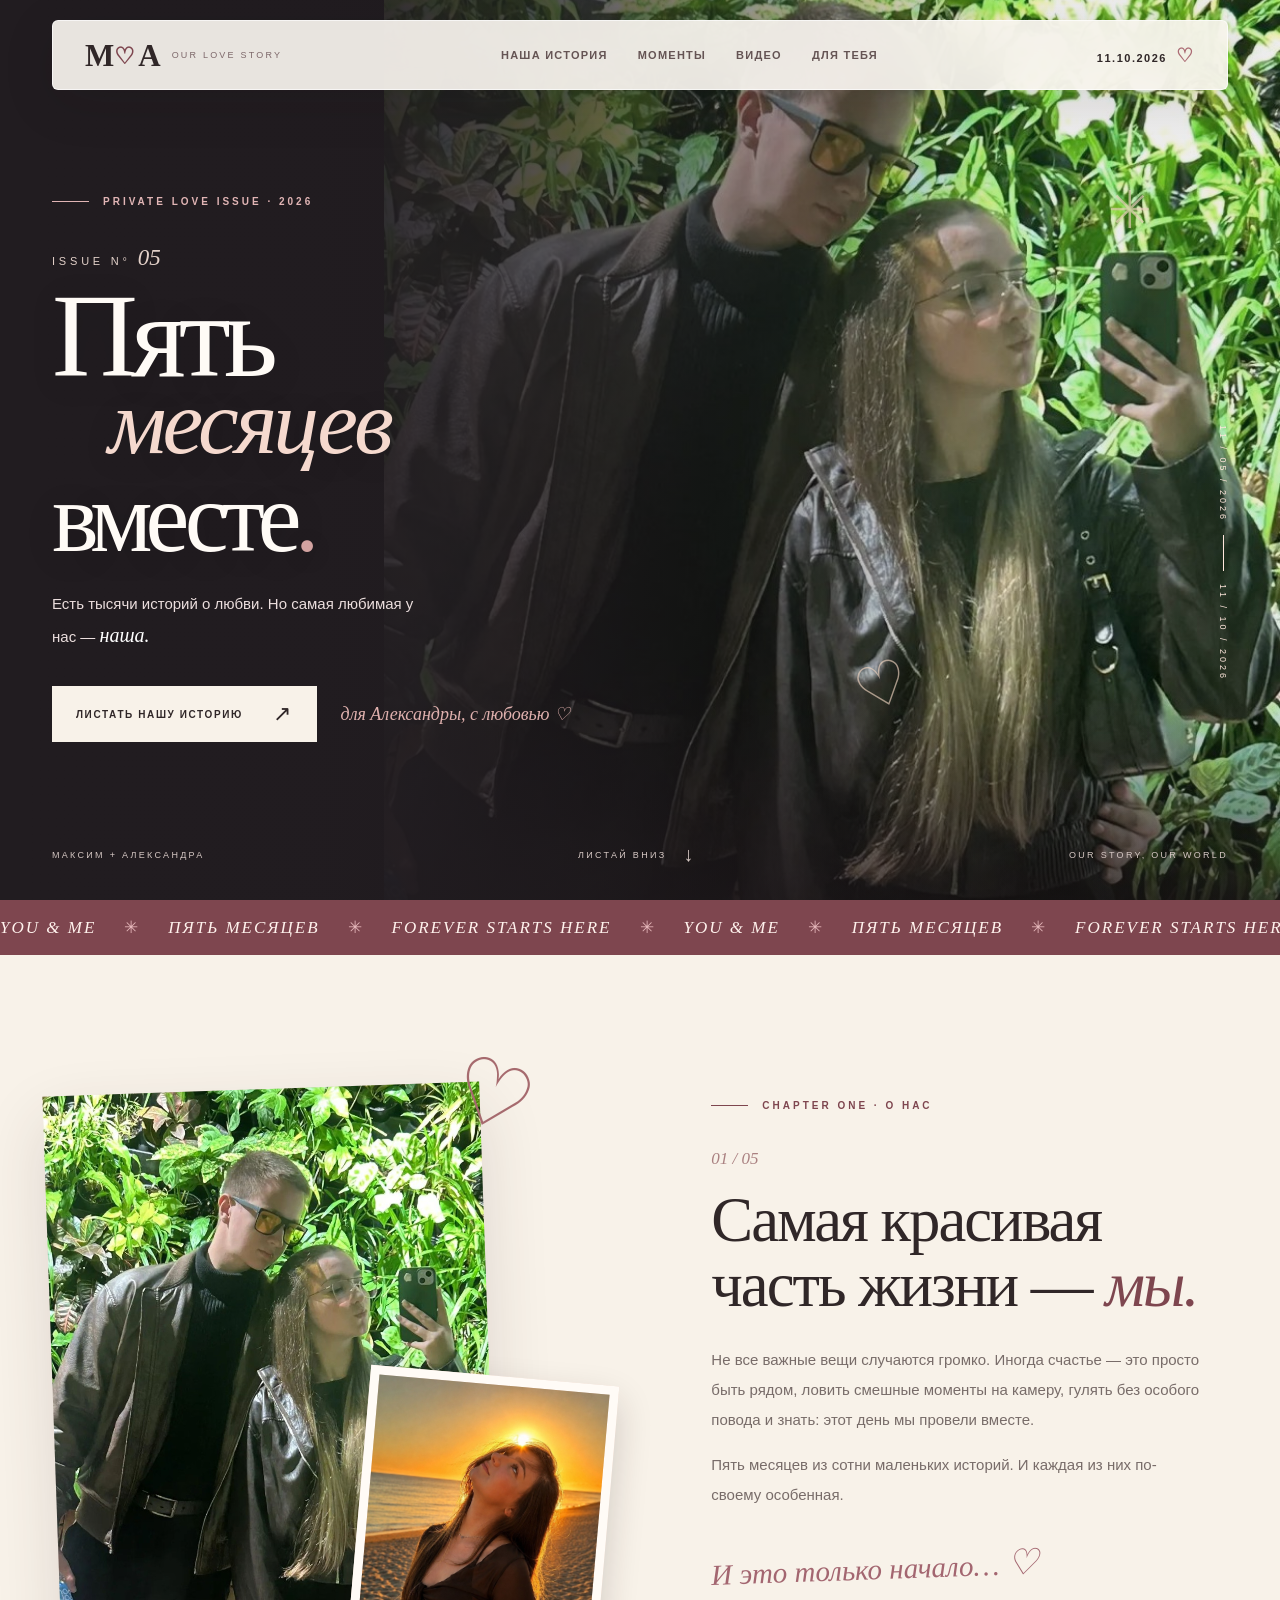
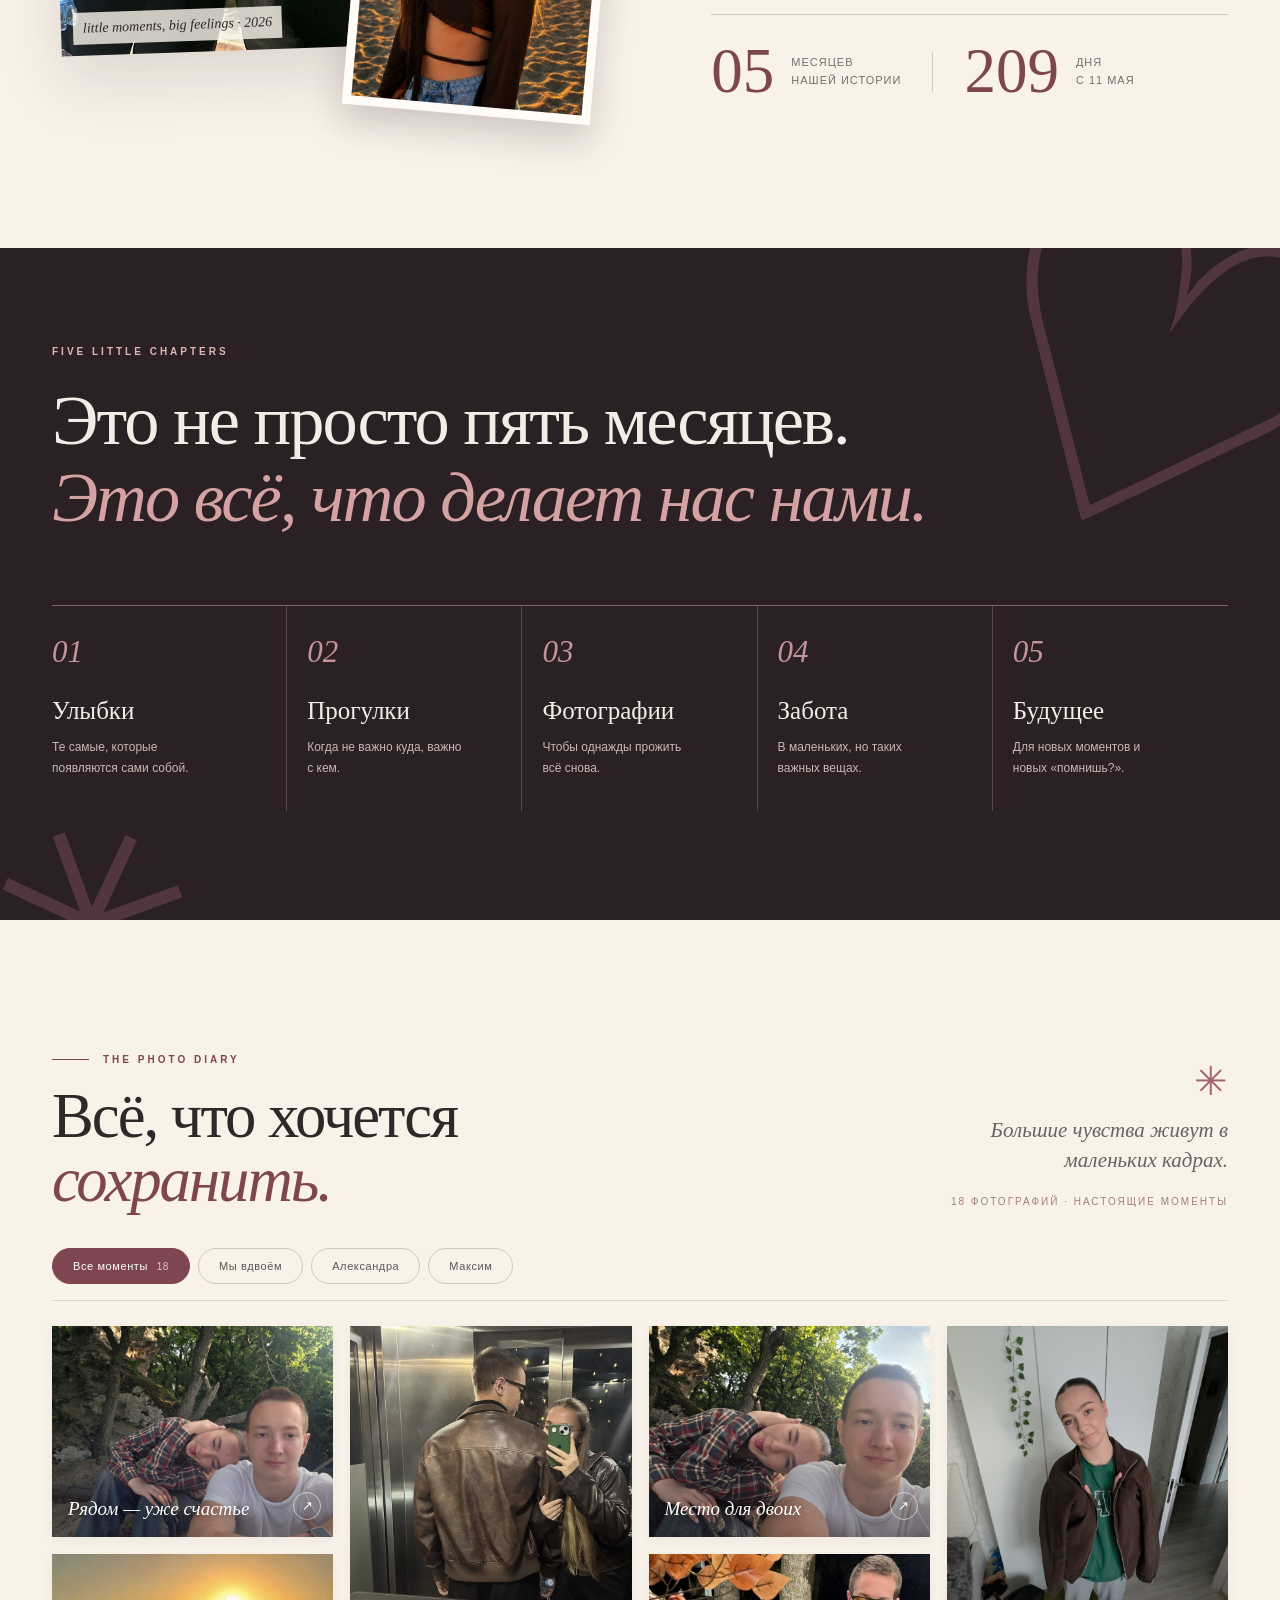
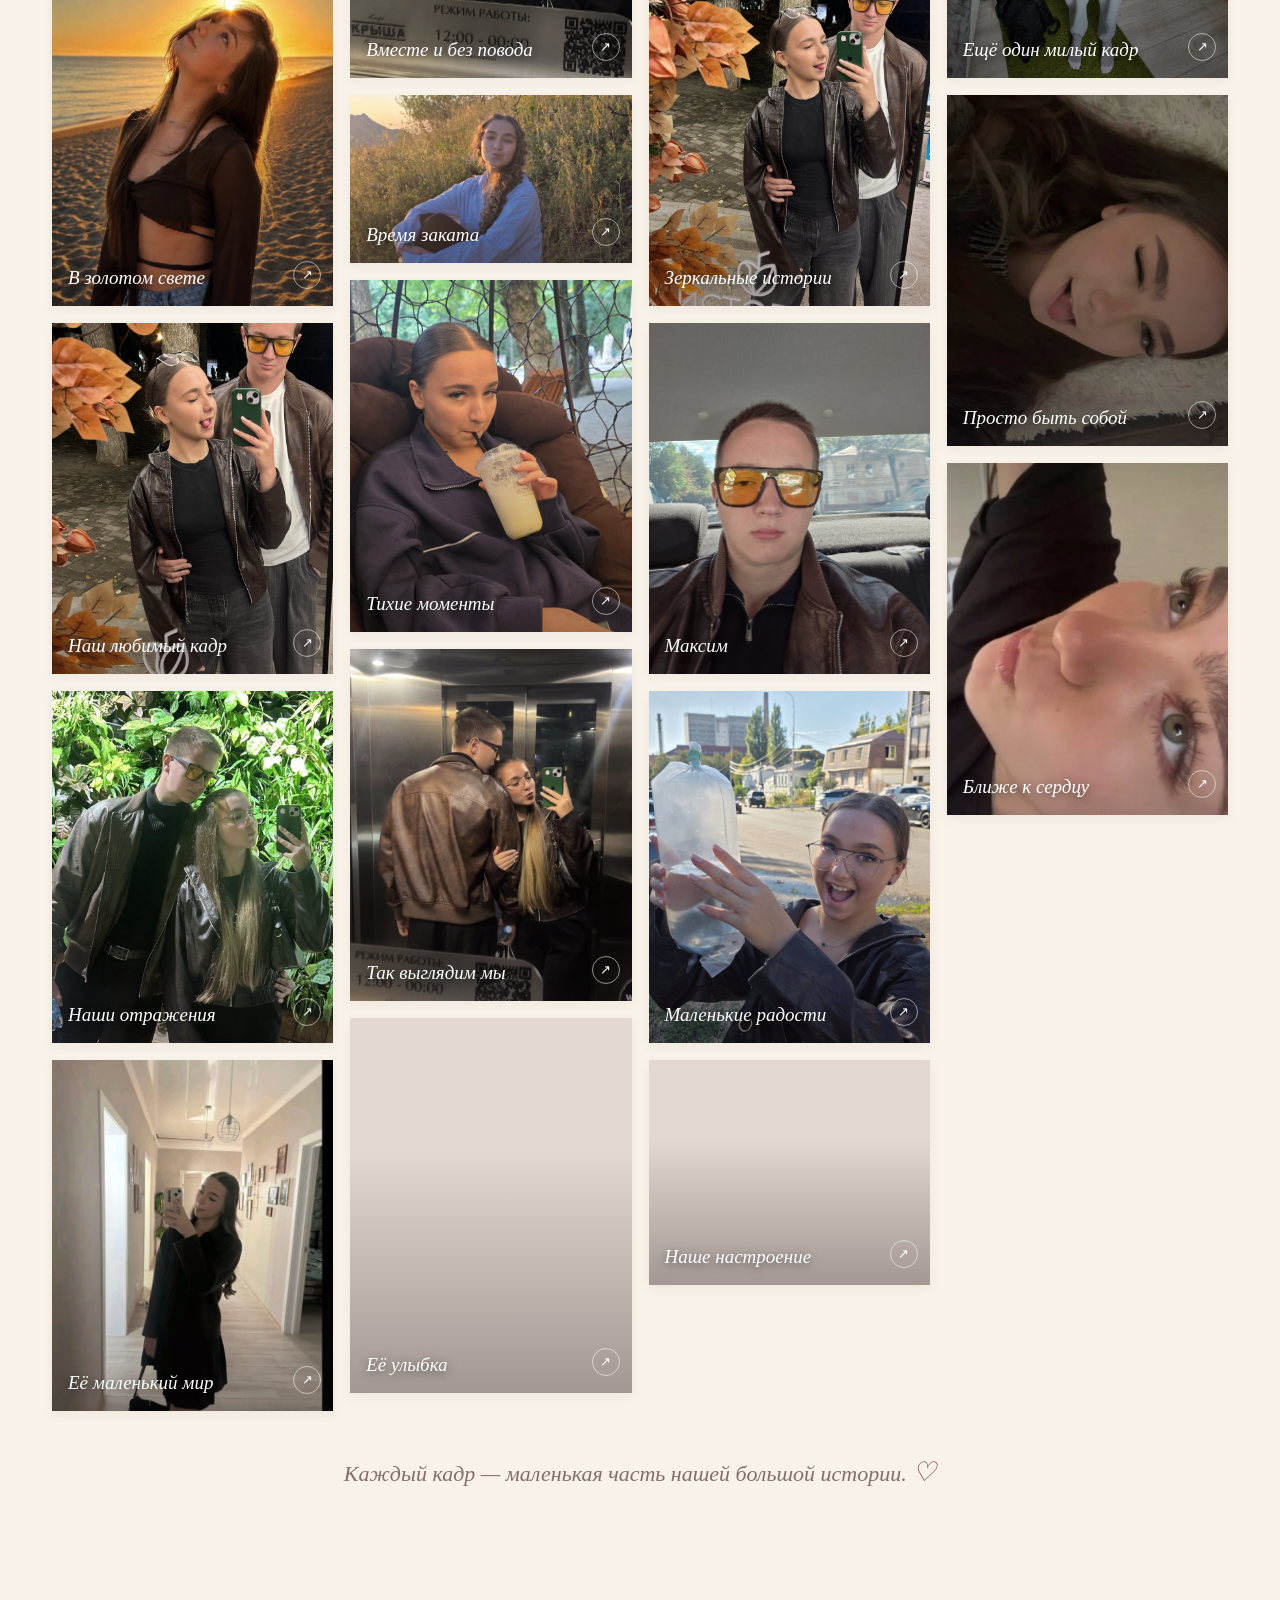
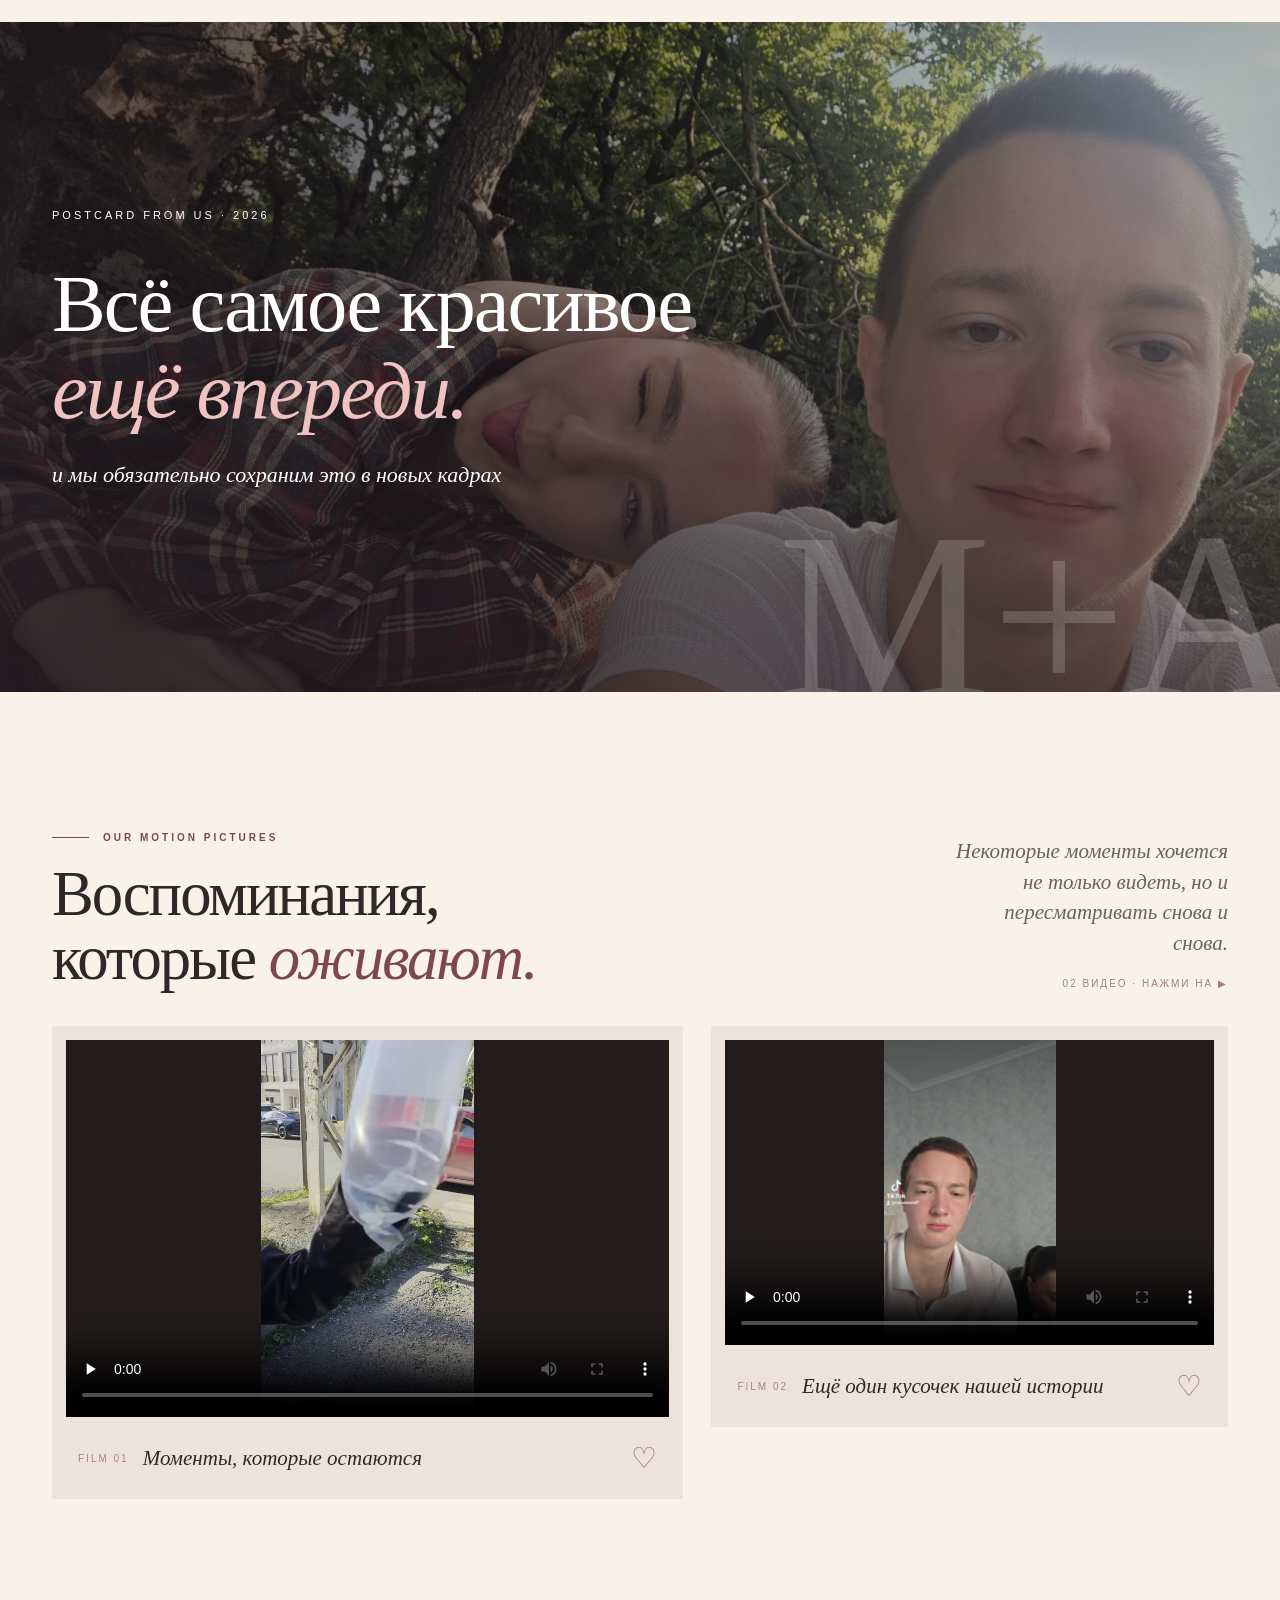
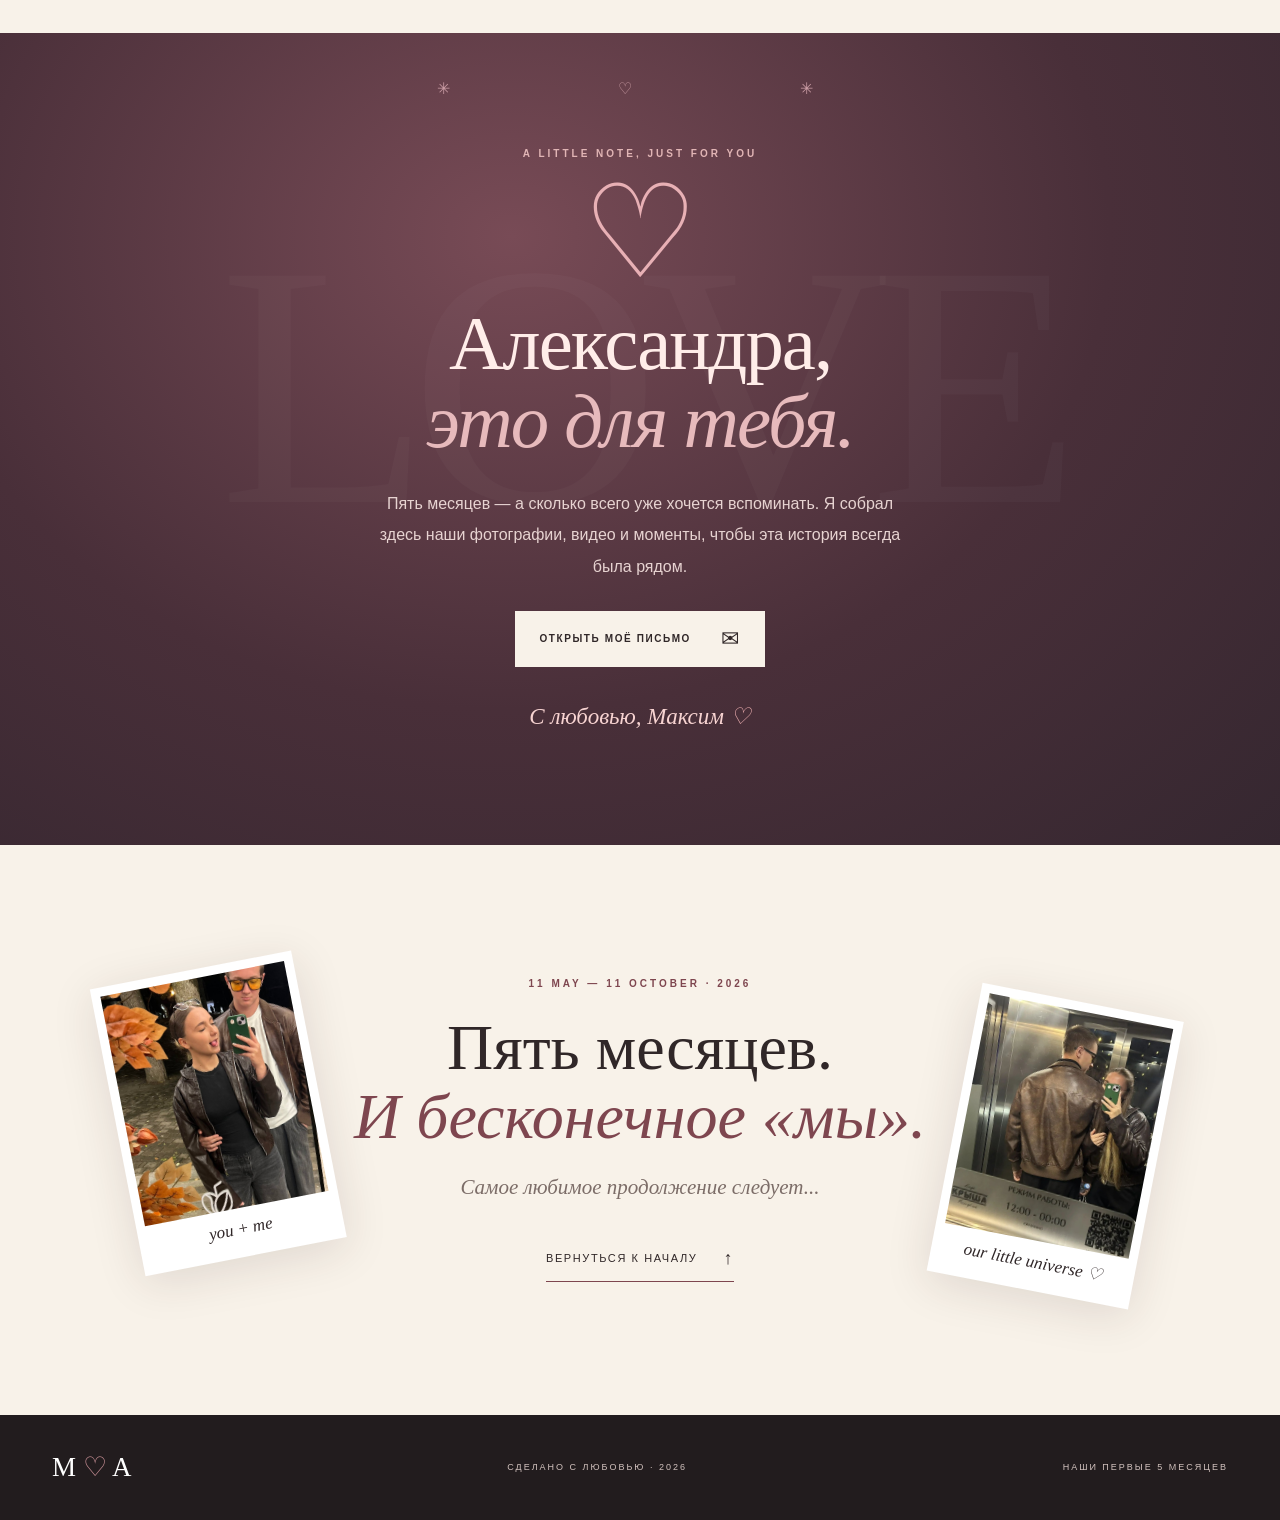
==== five-months/index.html @ fb4f7b42 "Publish five-month anniversary photo album" ====
<!doctype html>
<html lang="ru">
<head>
  <meta charset="UTF-8">
  <meta name="viewport" content="width=device-width, initial-scale=1, viewport-fit=cover">
  <meta name="theme-color" content="#211c1d">
  <meta name="robots" content="noindex, nofollow">
  <meta name="description" content="Наш маленький мир. 5 месяцев вместе — фото, видео и история Максима и Александры.">
  <title>М + А · Пять месяцев вместе</title>
  <link rel="icon" href="[data-uri]" type="image/svg+xml">
  
  <style>:root{--ink:#302728;--wine:#7e464f;--rose:#b77f85;--cream:#f8f2e9;--cream-deep:#f1e7dc;--light:#fffbf6;--night:#231d20;--muted:#807372;--serif:Georgia,'Times New Roman',serif;--sans:Arial,'Helvetica Neue',sans-serif}*{box-sizing:border-box}html{scroll-behavior:smooth}body{margin:0;background:var(--cream);color:var(--ink);font-family:var(--sans);-webkit-font-smoothing:antialiased;overflow-x:hidden}::selection{background:#dfb8b2;color:#251e1d}img,video{max-width:100%}button,a{-webkit-tap-highlight-color:transparent}button{font-family:inherit}a{color:inherit;text-decoration:none}button:focus-visible,a:focus-visible{outline:2px solid #db9291;outline-offset:4px}.wrap{width:min(1320px,calc(100% - 104px));margin-inline:auto}.scroll-progress{position:fixed;top:0;left:0;width:0;height:3px;background:#b77f85;z-index:300;pointer-events:none}.site-header{position:fixed;top:20px;left:0;right:0;z-index:100;pointer-events:none}.nav{pointer-events:auto;display:flex;align-items:center;justify-content:space-between;gap:16px;min-height:70px;padding:10px 32px;border:1px solid rgba(255,255,255,.67);border-radius:6px;background:rgba(250,246,240,.92);box-shadow:0 12px 52px #160f111e;backdrop-filter:blur(24px);-webkit-backdrop-filter:blur(24px)}.brand{display:flex;align-items:center;gap:14px;white-space:nowrap}.brand-mark{font:600 31px/1 var(--serif);letter-spacing:-3px}.brand-heart{font-size:23px;padding-inline:3px;color:var(--wine);vertical-align:2px;letter-spacing:0}.brand-sub{font-size:9px;text-transform:uppercase;letter-spacing:2.2px;color:#7e696b}.nav-links{display:flex;gap:30px;align-items:center}.nav-links a{font-size:11px;text-transform:uppercase;font-weight:700;letter-spacing:1.25px;color:#655454;transition:color .2s}.nav-links a:hover{color:var(--wine)}.nav-date{font-size:11px;letter-spacing:1.5px;font-weight:700;white-space:nowrap}.nav-date span{color:#ab6b74;font-size:19px;margin-left:5px}.menu-toggle{display:none;background:none;border:0;width:38px;height:38px;align-items:center;justify-content:center;flex-direction:column;gap:6px;cursor:pointer}.menu-toggle span{display:block;width:21px;height:1.5px;background:var(--ink);transition:.3s}.hero{position:relative;isolation:isolate;min-height:min(900px,100svh);background:#1b181b;color:var(--light);display:flex;flex-direction:column;justify-content:center;overflow:hidden}.hero-photo{position:absolute;inset:0 0 0 auto;width:70%;height:100%;object-fit:cover;object-position:50% 50%;z-index:-3;filter:contrast(1.02) saturate(.84)}.hero-wash{position:absolute;inset:0;z-index:-2;background:linear-gradient(90deg,#211c20 1%,rgba(33,28,32,.98) 25%,rgba(33,28,32,.75) 44%,rgba(33,28,32,.08) 78%),linear-gradient(0deg,rgba(24,18,20,.74),transparent 23%)}.hero-content{position:relative;display:flex;align-items:center;min-height:730px;padding-block:158px 120px}.hero-copy{max-width:760px;position:relative}.eyebrow{font-size:10px;font-weight:700;letter-spacing:3px;color:var(--wine);display:flex;align-items:center;gap:14px}.eyebrow-light{color:#e1b5b5}.eyebrow-line{display:inline-block;width:37px;height:1px;background:currentColor}.issue-number{margin:38px 0 17px;font-size:11px;letter-spacing:3.8px;color:#e3d1c9}.issue-number b{font:italic 23px var(--serif);letter-spacing:0}.hero h1{font:400 clamp(70px,9.3vw,156px)/.82 var(--serif);letter-spacing:-7px;margin:0 0 32px;text-shadow:0 5px 35px #0002}.hero h1 em{font-weight:400;display:block;font-size:.77em;letter-spacing:-4px;margin-left:56px;color:#f5d9ce}.hero h1>span{display:block;font-size:.83em;margin-top:16px}.headline-dot{color:#d3a3a1}.hero-description{max-width:375px;font-size:15px;line-height:1.85;font-weight:300;color:#ebdedd;margin-bottom:32px}.hero-description span{font-family:var(--serif);font-style:italic;font-size:20px;color:#fff}.hero-actions{display:flex;gap:24px;align-items:center;flex-wrap:wrap}.button{display:inline-flex;align-items:center;justify-content:space-between;gap:30px;padding:18px 23px;min-height:56px;border:1px solid transparent;font-size:10px;letter-spacing:1.6px;font-weight:700;text-transform:uppercase;cursor:pointer;transition:transform .25s,background .25s,color .25s}.button:hover{transform:translateY(-3px)}.button span{font-size:22px;font-weight:300;line-height:0}.button-ivory{background:var(--cream);color:var(--ink)}.button-ivory:hover{background:#fff}.hero-whisper{font:italic 18px var(--serif);color:#e0b1ae}.hero-side-note{position:absolute;right:0;top:47%;writing-mode:vertical-rl;display:flex;align-items:center;gap:13px;color:#ffe7dc;font-size:9px;letter-spacing:3px}.hero-side-note i{height:36px;width:1px;background:#ffe7dc}.hero-orbit{position:absolute;z-index:1;pointer-events:none;color:#eed3bf;opacity:.65}.orbit-one{right:10%;top:20%;font-size:52px;animation:float 6s ease-in-out infinite}.orbit-two{right:29%;bottom:20%;font-size:60px;transform:rotate(-20deg);animation:float 7s ease-in-out infinite reverse}.hero-bottom{display:flex;position:absolute;bottom:34px;left:0;right:0;justify-content:space-between;align-items:center;color:#d6c8c4;font-size:9px;letter-spacing:2.3px;z-index:2}.hero-scroll span{font-size:20px;vertical-align:-3px;padding-left:12px}.marquee{overflow:hidden;background:var(--wine);color:#fff2ed;padding:17px 0;white-space:nowrap}.marquee-track{width:max-content;display:flex;gap:28px;align-items:center;font:italic 17px var(--serif);letter-spacing:2px;animation:marquee 30s linear infinite}.marquee-track span{font:17px var(--sans);color:#e6b8bb}.section{padding-block:134px}.story{display:grid;grid-template-columns:1.03fr .97fr;gap:clamp(65px,8vw,148px);align-items:center}.story-photo-group{position:relative;min-height:625px}.story-photo-main{width:79%;height:560px;margin:0;position:relative;background:#e3d4ce;transform:rotate(-2deg);box-shadow:0 25px 65px #41282724}.story-photo-main img{width:100%;height:100%;object-fit:cover;object-position:center}.story-photo-main figcaption{position:absolute;left:12px;bottom:11px;background:#fff9efc9;padding:8px 10px;font:italic 14px var(--serif)}.story-photo-inset{position:absolute;right:0;bottom:-1px;width:45%;height:340px;margin:0;background:#ebd2c3;transform:rotate(5deg);border:9px solid #fffbf6;box-shadow:0 16px 36px #27171c32}.story-photo-inset img{width:100%;height:100%;object-fit:cover;object-position:center}.story-sketch{position:absolute;right:13%;top:-46px;font:90px var(--serif);color:#a66a6e;transform:rotate(20deg)}.story-text{padding-left:4px}.story-index{font:italic 17px var(--serif);color:#aa8181;display:block;margin-top:38px}.story h2,.section-top h2{font:400 clamp(42px,4.9vw,78px)/1.03 var(--serif);letter-spacing:-2px;margin:19px 0 28px}.story h2 em,.section-top h2 em,.manifesto h2 em,.feature-content h2 em,.letter-inner h2 em,.final-center h2 em{font-weight:400;color:var(--wine)}.story-text>p{font-size:15px;line-height:2;color:#786c69;max-width:495px}.handwriting{font:italic 29px var(--serif);color:#a36670;margin:33px 0 29px;transform:rotate(-2deg)}.handwriting span{font-size:36px}.story-stat{border-top:1px solid #d8c8bf;padding-top:25px;display:flex;align-items:center;gap:17px}.story-stat strong{font:400 63px/1 var(--serif);color:var(--wine)}.story-stat>span{font-size:11px;line-height:1.6;letter-spacing:1px;text-transform:uppercase;color:#786e6d}.story-stat-line{height:40px;width:1px!important;background:#d8c8bf;margin-inline:14px}.manifesto{background:#2b2023;color:#f5ece8;position:relative;overflow:hidden}.manifesto:before,.manifesto:after{content:'♡';position:absolute;font:400 460px var(--serif);color:#51373d;top:-140px;right:-75px;transform:rotate(25deg);pointer-events:none}.manifesto:after{content:'✳';font-size:260px;top:auto;bottom:-160px;left:-20px;right:auto}.manifesto-inner{position:relative;z-index:1;padding-block:98px 109px}.manifesto h2{font:400 clamp(40px,5.5vw,77px)/1.1 var(--serif);letter-spacing:-2px;margin:25px 0 68px}.manifesto h2 em{color:#d5a2a3}.chapter-grid{display:grid;grid-template-columns:repeat(5,1fr);gap:0;border-top:1px solid #7b6366}.chapter{padding:28px 20px 0;border-right:1px solid #5b464a;min-height:205px}.chapter:first-child{padding-left:0}.chapter:last-child{border-right:0}.chapter-number{font:italic 31px var(--serif);color:#c4949c}.chapter h3{font:400 25px var(--serif);margin:27px 0 10px}.chapter p{font-size:12px;line-height:1.8;color:#c8b7b5;max-width:155px}.section-top{display:flex;align-items:end;justify-content:space-between;gap:50px;margin-bottom:35px}.section-top h2{margin-bottom:0}.section-aside{max-width:280px;text-align:right;align-self:center}.section-aside p{font:italic 21px/1.45 var(--serif);color:#6c6060;margin:10px 0 15px}.photo-total{font-size:10px;letter-spacing:2px;text-transform:uppercase;color:#a18080}.gallery-sparkle{font:40px var(--serif);color:#a2646b}.gallery-tabs{display:flex;gap:8px;flex-wrap:wrap;margin-bottom:25px;padding-bottom:16px;border-bottom:1px solid #dfd3cc}.gallery-tab{border:1px solid #d7c6c0;border-radius:50px;background:transparent;padding:11px 20px;font-size:11px;letter-spacing:.6px;color:#645454;cursor:pointer;transition:.2s}.gallery-tab:hover{border-color:var(--wine)}.gallery-tab.active{background:var(--wine);color:white;border-color:var(--wine)}.gallery-tab span{font-size:10px;opacity:.7;margin-left:5px}.gallery-grid{columns:4 230px;column-gap:17px;min-height:300px}.photo-card{position:relative;display:block;width:100%;border:0;background:#e4d9d0;padding:0;margin:0 0 17px;break-inside:avoid;overflow:hidden;cursor:zoom-in;box-shadow:0 4px 10px #6a4d4d10}.photo-card img{display:block;width:100%;height:auto;aspect-ratio:var(--aspect,4/5);object-fit:cover;object-position:var(--position,center);filter:saturate(.84);transition:transform .65s cubic-bezier(.2,.7,.2,1),filter .45s}.photo-card:hover img{transform:scale(1.055);filter:saturate(1.03)}.photo-card:after{content:'';position:absolute;inset:35% 0 0;background:linear-gradient(transparent,#160d1388);opacity:.6;transition:opacity .3s}.photo-card:hover:after{opacity:1}.photo-card-meta{position:absolute;z-index:1;bottom:17px;left:16px;right:12px;display:flex;align-items:end;justify-content:space-between;gap:10px;color:#fff;text-align:left}.photo-card-meta strong{font:italic 19px var(--serif);font-weight:400;text-shadow:0 2px 10px #0008}.photo-card-meta span{font:13px var(--serif);border:1px solid #fff8;border-radius:50%;height:28px;width:28px;display:grid;place-items:center;flex:none}.photo-card[hidden]{display:none}.gallery-footnote{font:italic 22px var(--serif);text-align:center;color:#836e6c;margin:45px 0 0}.gallery-footnote span{color:var(--wine);font-size:27px}.feature-photo{min-height:670px;position:relative;display:flex;align-items:center;color:#fff;overflow:hidden;background:#292125}.feature-photo>img{position:absolute;inset:0;width:100%;height:100%;object-fit:cover;object-position:center 44%;filter:brightness(.73) saturate(.75)}.feature-overlay{position:absolute;inset:0;background:linear-gradient(90deg,#231c21b3,#231c2100 86%),linear-gradient(0deg,#2b1c1e88,transparent 65%)}.feature-content{position:relative;z-index:2;padding-block:100px}.feature-content>span{font-size:11px;letter-spacing:3px}.feature-content h2{font:400 clamp(50px,6.3vw,94px)/1.08 var(--serif);max-width:850px;margin:37px 0 28px;letter-spacing:-2px}.feature-content h2 em{color:#f0c2c1}.feature-content p{font:italic 22px var(--serif)}.feature-watermark{position:absolute;bottom:-62px;right:-20px;font:400 240px var(--serif);opacity:.17;color:#fff;z-index:1;pointer-events:none}.video-grid{display:grid;grid-template-columns:1.1fr .9fr;gap:28px;align-items:start}.video-card{background:#ede3da;padding:14px 14px 17px}.video-frame{overflow:hidden;background:#221c1c;display:flex;align-items:center;justify-content:center}.video-frame video{width:100%;height:100%;display:block;object-fit:contain}.video-frame-wide{aspect-ratio:16/10}.video-frame-portrait{aspect-ratio:16/10}.video-frame-portrait video{width:100%;object-fit:contain}.video-meta{display:flex;align-items:center;gap:14px;padding:24px 12px 7px}.video-meta>span:first-child{font-size:10px;letter-spacing:2px;color:#ae8181;white-space:nowrap}.video-meta h3{font:italic 21px var(--serif);font-weight:400;margin:0;flex:1}.video-meta>span:last-child{font:29px var(--serif);color:#a56d75}.letter-section{padding:115px 0;background:radial-gradient(ellipse at 40% 25%,#784b56 0%,#492f39 55%,#352730 100%);color:#ffede9;position:relative;overflow:hidden;text-align:center}.letter-section:before{content:'LOVE';position:absolute;left:50%;top:19%;transform:translateX(-50%);font:clamp(120px,27vw,360px) var(--serif);letter-spacing:-20px;color:#f7e1e006;white-space:nowrap;pointer-events:none}.letter-stars{position:absolute;top:46px;left:0;right:0;color:#ca9ca4;letter-spacing:30px}.letter-inner{position:relative;z-index:1;max-width:680px}.letter-inner>.eyebrow{justify-content:center}.letter-giant{display:block;font:130px/.9 var(--serif);color:#e8b0b5;margin:16px 0 13px}.letter-inner h2{font:400 clamp(50px,6vw,86px)/1.01 var(--serif);letter-spacing:-2px;margin:0}.letter-inner h2 em{color:#e7babc}.letter-inner>p{font:16px/1.95 var(--sans);color:#e7d3d1;max-width:530px;margin:28px auto 29px}.letter-button{margin:auto}.letter-signature{font:italic 23px var(--serif);margin-top:36px;color:#f7d3d1}.letter-signature span{color:#e9abad}.final-section{min-height:570px;display:flex;align-items:center;justify-content:center;gap:30px;position:relative;padding-block:95px}.final-center{text-align:center;max-width:620px;z-index:2}.final-center .eyebrow{justify-content:center}.final-center h2{font:400 clamp(45px,5vw,73px)/1.08 var(--serif);margin:24px 0}.final-center p{font:italic 21px var(--serif);color:#7c6d68}.to-top{display:inline-flex;align-items:center;gap:26px;margin-top:27px;padding-bottom:12px;border-bottom:1px solid var(--wine);font-size:11px;text-transform:uppercase;letter-spacing:1.6px}.to-top span{font-size:18px}.final-polaroid{width:205px;padding:9px 9px 18px;background:white;box-shadow:0 9px 45px #34212120;flex:none}.final-polaroid img{aspect-ratio:4/5;width:100%;object-fit:cover;display:block}.final-polaroid span{font:italic 17px var(--serif);display:block;text-align:center;margin-top:11px}.polaroid-left{transform:rotate(-11deg) translateY(-17px)}.polaroid-right{transform:rotate(11deg) translateY(17px)}.footer{background:#221c1e;color:#d2c2be}.footer-inner{min-height:105px;display:flex;justify-content:space-between;align-items:center;gap:30px}.footer-brand{font:27px var(--serif);color:white}.footer-brand span{color:#c68e94}.footer-inner>span{font-size:9px;letter-spacing:2px}.lightbox{position:fixed;inset:0;background:rgba(23,19,21,.96);z-index:210;display:none;align-items:center;justify-content:center;color:white;padding:40px 90px}.lightbox.active{display:flex}.lightbox-body{display:flex;flex-direction:column;align-items:center;gap:18px;max-width:100%;max-height:100%;min-height:0}.lightbox-body img{display:block;max-width:100%;max-height:calc(100dvh - 150px);object-fit:contain;box-shadow:0 18px 50px #0008}.lightbox-caption{display:flex;justify-content:space-between;align-items:center;width:100%;font:italic 18px var(--serif);color:#ecdddd;gap:20px}.lightbox-caption>span:last-child{font:10px var(--sans);letter-spacing:2px;color:#c2a7a7;white-space:nowrap}.lightbox-close,.lightbox-arrow{position:absolute;display:grid;place-items:center;background:transparent;color:white;border:0;cursor:pointer}.lightbox-close{top:21px;right:24px;font-size:38px;width:42px;height:42px}.lightbox-arrow{top:50%;transform:translateY(-50%);font-size:56px;width:66px;height:90px}.lightbox-prev{left:8px}.lightbox-next{right:8px}.letter-dialog{max-width:min(640px,calc(100vw - 28px));max-height:calc(100dvh - 38px);width:100%;border:none;border-radius:2px;padding:0;overflow:auto;background:#fffaf4;box-shadow:0 25px 80px #0007;color:#3c3030}.letter-dialog::backdrop{background:#170e13dc;backdrop-filter:blur(6px)}.dialog-close{position:absolute;top:13px;right:17px;border:0;background:transparent;font:35px var(--sans);cursor:pointer;color:#8e6c72;z-index:2}.letter-paper{padding:50px clamp(25px,5vw,70px) 52px;border:1px solid #e8d5d0;margin:13px;text-align:left}.paper-overline{font-size:9px;letter-spacing:2.5px;color:#9d6f73}.paper-heart{font:64px/.8 var(--serif);color:#ab757c;margin-top:35px}.letter-paper h2{font:italic 50px var(--serif);font-weight:400;margin:12px 0 25px;color:#7e464f}.letter-paper p{font:16px/1.8 var(--serif);color:#4b3e3e;margin:13px 0}.letter-paper .paper-signature{margin:30px 0;font:italic 25px/1.5 var(--serif);color:var(--wine)}.paper-date{border-top:1px solid #e5d2cb;padding-top:19px;display:block;font-size:10px;letter-spacing:2px;color:#8e7070}.reveal{opacity:0;transform:translateY(26px);transition:opacity .85s ease,transform .85s ease}.reveal.visible{opacity:1;transform:translateY(0)}@keyframes marquee{to{transform:translateX(-50%)}}@keyframes float{50%{transform:translateY(-20px) rotate(13deg)}}@media(max-width:1100px){.wrap{width:min(1320px,calc(100% - 65px))}.nav-links{gap:15px}.nav-links a{font-size:10px}.brand-sub{display:none}.story{gap:60px}.chapter{padding-right:12px}.chapter h3{font-size:22px}.final-polaroid{width:160px}.hero h1{font-size:clamp(75px,10vw,125px)}}@media(max-width:770px){.wrap{width:calc(100% - 38px)}.site-header{top:12px}.nav{min-height:60px;padding:10px 16px}.nav-date{display:none}.menu-toggle{display:flex}.nav-links{display:none;position:absolute;top:calc(100% + 7px);left:0;right:0;background:#fbf7f1;border:1px solid #e0d5d0;padding:19px 20px;flex-direction:column;align-items:stretch;box-shadow:0 19px 40px #180e1530;gap:0}.nav-links.open{display:flex}.nav-links a{padding:13px 10px;font-size:12px;border-bottom:1px solid #eaded7}.nav-links a:last-child{border-bottom:0}.hero{min-height:780px;min-height:100svh;justify-content:end}.hero-photo{width:100%;height:100%;object-position:53% 35%;filter:brightness(.88) saturate(.84)}.hero-wash{background:linear-gradient(0deg,#20191ef9 0%,#241d21e8 22%,#241d219b 42%,#241d2112 75%)}.hero-content{min-height:auto;align-items:end;padding-top:180px;padding-bottom:105px}.hero-copy{max-width:100%}.issue-number{margin:18px 0 15px}.hero h1{font-size:clamp(61px,13vw,106px);letter-spacing:-4px;margin-bottom:22px}.hero h1 em{letter-spacing:-2px;margin-left:23px}.hero-description{font-size:13px;line-height:1.7;max-width:340px}.hero-whisper{font-size:15px}.hero-side-note{display:none}.hero-orbit.orbit-one{font-size:30px;top:18%;right:13%}.hero-orbit.orbit-two{display:none}.hero-bottom{bottom:19px;font-size:8px}.hero-bottom>span:last-child{display:none}.marquee{padding:13px 0}.marquee-track{font-size:13px}.section{padding-block:78px}.story{grid-template-columns:1fr;gap:56px}.story-photo-group{min-height:450px}.story-photo-main{height:430px;width:76%}.story-photo-inset{height:250px;width:45%}.story-sketch{top:-30px;font-size:65px}.story h2,.section-top h2{font-size:clamp(41px,8.1vw,66px)}.story-text{padding:0}.story-index{margin-top:23px}.story-text>p{font-size:14px}.manifesto-inner{padding-block:75px}.manifesto h2{font-size:clamp(37px,6vw,60px);margin-bottom:40px}.chapter-grid{grid-template-columns:repeat(2,1fr)}.chapter{padding:20px 17px;min-height:160px;border-bottom:1px solid #5b464a}.chapter:first-child{padding-left:17px}.chapter:nth-child(2n){border-right:0}.chapter:last-child{border-bottom:0}.chapter h3{margin:15px 0 7px}.chapter p{margin:0}.section-top{display:block}.section-aside{text-align:left;max-width:100%;margin-top:22px}.section-aside p{font-size:18px}.gallery-grid{columns:2 140px;column-gap:10px}.photo-card{margin-bottom:10px}.photo-card-meta{left:9px;bottom:10px;right:8px}.photo-card-meta strong{font-size:14px}.photo-card-meta span{height:23px;width:23px;font-size:12px}.gallery-tab{padding:9px 14px}.feature-photo{min-height:580px}.feature-content h2{font-size:clamp(46px,8vw,70px)}.feature-watermark{font-size:130px;bottom:-25px}.video-grid{grid-template-columns:1fr;gap:16px}.video-card{padding:10px}.video-frame-wide,.video-frame-portrait{aspect-ratio:16/10}.video-meta h3{font-size:19px}.letter-section{padding-block:85px}.letter-inner h2{font-size:clamp(43px,8vw,75px)}.letter-inner>p{font-size:14px}.final-section{min-height:680px;flex-wrap:wrap;align-content:center;gap:10px;padding:90px 0}.final-center{order:0;width:100%;margin-bottom:25px}.final-polaroid{width:min(38%,170px)}.polaroid-left{order:1;transform:rotate(-9deg)}.polaroid-right{order:2;transform:rotate(8deg)}.footer-inner{min-height:95px;gap:10px}.footer-inner span{font-size:8px}.footer-inner>span:last-child{display:none}.lightbox{padding:65px 8px}.lightbox-body img{max-height:calc(100dvh - 160px)}.lightbox-arrow{font-size:43px;top:auto;bottom:3px;transform:none;width:54px;height:50px}.lightbox-prev{left:5px}.lightbox-next{right:5px}.lightbox-caption{justify-content:center}.lightbox-caption>span:last-child{display:none}}@media(max-width:400px){.hero h1{font-size:59px}.hero-actions{gap:11px}.hero-whisper{font-size:14px}.hero-bottom{letter-spacing:1px}.story-photo-main{height:340px}.story-photo-inset{height:205px}.story-photo-group{min-height:365px}.story-stat strong{font-size:46px}.story-stat>span{font-size:9px}.story-stat-line{margin-inline:1px}.letter-paper{padding:38px 19px}.letter-paper h2{font-size:39px}}@media(prefers-reduced-motion:reduce){html{scroll-behavior:auto}.marquee-track,.hero-orbit{animation:none!important}.reveal{transition:none;opacity:1;transform:none}.photo-card img,.button{transition:none}}

/* Показываем оба лица на первом экране телефона — вертикальный оригинальный кадр. */
.hero-picture{position:absolute;inset:0 0 0 auto;width:70%;height:100%;z-index:-3;display:block}.hero-picture>.hero-photo{position:static;width:100%;height:100%}
@media(max-width:770px){.hero-picture{inset:0;width:100%;height:100%}.hero-picture>.hero-photo{object-position:center 19%;filter:brightness(.88) saturate(.84)}}
</style>
  
</head>
<body>
  <div id="scrollProgress" class="scroll-progress" aria-hidden="true"></div>
  <header class="site-header" id="top">
    <nav class="nav wrap" aria-label="Главная навигация">
      <a href="#home" class="brand" aria-label="На главную"><span class="brand-mark">M<span class="brand-heart">♡</span>A</span><span class="brand-sub">our love story</span></a>
      <div class="nav-links" id="navLinks">
        <a href="#story">Наша история</a>
        <a href="#moments">Моменты</a>
        <a href="#videos">Видео</a>
        <a href="#letter">Для тебя</a>
      </div>
      <a class="nav-date" href="#letter">11.10.2026 <span>♡</span></a>
      <button class="menu-toggle" id="menuToggle" type="button" aria-label="Открыть меню" aria-controls="navLinks" aria-expanded="false"><span></span><span></span></button>
    </nav>
  </header>

  <main>
    <section class="hero" id="home" aria-labelledby="heroTitle">
      <picture class="hero-picture"><source media="(max-width: 770px)" srcset="assets/photo-01.jpg"><img class="hero-photo" src="assets/photo-02.jpg" alt="Максим и Александра вместе" fetchpriority="high"></picture>
      <div class="hero-wash"></div>
      <div class="hero-orbit orbit-one" aria-hidden="true">✳</div>
      <div class="hero-orbit orbit-two" aria-hidden="true">♡</div>
      <div class="hero-content wrap">
        <div class="hero-copy">
          <div class="eyebrow eyebrow-light"><span class="eyebrow-line"></span> PRIVATE LOVE ISSUE · 2026</div>
          <div class="issue-number">ISSUE N° <b>05</b></div>
          <h1 id="heroTitle">Пять <em>месяцев</em><span>вместе<span class="headline-dot">.</span></span></h1>
          <p class="hero-description">Есть тысячи историй о любви. Но самая любимая у нас — <span>наша.</span></p>
          <div class="hero-actions">
            <a class="button button-ivory" href="#story">Листать нашу историю <span aria-hidden="true">↗</span></a>
            <span class="hero-whisper">для Александры, с любовью ♡</span>
          </div>
        </div>
        <div class="hero-side-note" aria-label="Период с 11 мая по 11 октября 2026"><span>11 / 05 / 2026</span><i></i><span>11 / 10 / 2026</span></div>
      </div>
      <div class="hero-bottom wrap">
        <span>МАКСИМ + АЛЕКСАНДРА</span>
        <span class="hero-scroll">ЛИСТАЙ ВНИЗ <span aria-hidden="true">↓</span></span>
        <span>OUR STORY, OUR WORLD</span>
      </div>
    </section>

    <div class="marquee" aria-label="Пять месяцев нашей истории"><div class="marquee-track" aria-hidden="true">YOU &amp; ME <span>✳</span> ПЯТЬ МЕСЯЦЕВ <span>✳</span> FOREVER STARTS HERE <span>✳</span> YOU &amp; ME <span>✳</span> ПЯТЬ МЕСЯЦЕВ <span>✳</span> FOREVER STARTS HERE <span>✳</span></div></div>

    <section class="story section wrap" id="story">
      <div class="story-photo-group reveal">
        <figure class="story-photo-main"><img src="assets/photo-01.jpg" alt="Совместное селфи на фоне зелени" loading="lazy"><figcaption>little moments, big feelings · 2026</figcaption></figure>
        <figure class="story-photo-inset"><img src="assets/photo-03.jpg" alt="Александра на закате у моря" loading="lazy"></figure>
        <span class="story-sketch" aria-hidden="true">♡</span>
      </div>
      <div class="story-text reveal">
        <div class="eyebrow"><span class="eyebrow-line"></span> CHAPTER ONE · О НАС</div>
        <span class="story-index">01 / 05</span>
        <h2>Самая красивая<br>часть жизни — <em>мы.</em></h2>
        <p>Не все важные вещи случаются громко. Иногда счастье — это просто быть рядом, ловить смешные моменты на камеру, гулять без особого повода и знать: этот день мы провели вместе.</p>
        <p>Пять месяцев из сотни маленьких историй. И каждая из них по-своему особенная.</p>
        <div class="handwriting">И это только начало… <span>♡</span></div>
        <div class="story-stat"><strong>05</strong><span>месяцев<br>нашей истории</span><span class="story-stat-line"></span><strong id="daysTogether">153</strong><span>дня<br>с 11 мая</span></div>
      </div>
    </section>

    <section class="manifesto" aria-label="Наши пять глав">
      <div class="wrap manifesto-inner">
        <span class="eyebrow eyebrow-light">FIVE LITTLE CHAPTERS</span>
        <h2>Это не просто пять месяцев.<br><em>Это всё, что делает нас нами.</em></h2>
        <div class="chapter-grid">
          <div class="chapter reveal"><span class="chapter-number">01</span><h3>Улыбки</h3><p>Те самые, которые появляются сами собой.</p></div>
          <div class="chapter reveal"><span class="chapter-number">02</span><h3>Прогулки</h3><p>Когда не важно куда, важно с кем.</p></div>
          <div class="chapter reveal"><span class="chapter-number">03</span><h3>Фотографии</h3><p>Чтобы однажды прожить всё снова.</p></div>
          <div class="chapter reveal"><span class="chapter-number">04</span><h3>Забота</h3><p>В маленьких, но таких важных вещах.</p></div>
          <div class="chapter reveal"><span class="chapter-number">05</span><h3>Будущее</h3><p>Для новых моментов и новых «помнишь?».</p></div>
        </div>
      </div>
    </section>

    <section class="gallery-section section wrap" id="moments">
      <div class="section-top reveal">
        <div><div class="eyebrow"><span class="eyebrow-line"></span> THE PHOTO DIARY</div><h2>Всё, что хочется<br><em>сохранить.</em></h2></div>
        <div class="section-aside"><span class="gallery-sparkle">✳</span><p>Большие чувства живут в маленьких кадрах.</p><span class="photo-total">18 фотографий · настоящие моменты</span></div>
      </div>
      <div class="gallery-tabs" role="group" aria-label="Фильтр фотографий">
        <button type="button" class="gallery-tab active" data-filter="all" aria-pressed="true">Все моменты <span>18</span></button>
        <button type="button" class="gallery-tab" data-filter="together" aria-pressed="false">Мы вдвоём</button>
        <button type="button" class="gallery-tab" data-filter="sasha" aria-pressed="false">Александра</button>
        <button type="button" class="gallery-tab" data-filter="max" aria-pressed="false">Максим</button>
      </div>
      <div id="gallery" class="gallery-grid" aria-label="Наша фотогалерея"></div>
      <p class="gallery-footnote">Каждый кадр — маленькая часть нашей большой истории. <span>♡</span></p>
    </section>

    <section class="feature-photo" aria-label="Наше время">
      <img src="assets/photo-04.jpg" alt="Совместная фотография в парке" loading="lazy">
      <div class="feature-overlay"></div>
      <div class="feature-content wrap"><span>POSTCARD FROM US · 2026</span><h2>Всё самое красивое<br><em>ещё впереди.</em></h2><p>и мы обязательно сохраним это в новых кадрах</p></div>
      <div class="feature-watermark" aria-hidden="true">M+A</div>
    </section>

    <section class="video-section section wrap" id="videos">
      <div class="section-top reveal"><div><div class="eyebrow"><span class="eyebrow-line"></span> OUR MOTION PICTURES</div><h2>Воспоминания,<br>которые <em>оживают.</em></h2></div><div class="section-aside"><p>Некоторые моменты хочется не только видеть, но и пересматривать снова и снова.</p><span class="photo-total">02 видео · нажми на ▶</span></div></div>
      <div class="video-grid">
        <article class="video-card reveal"><div class="video-frame video-frame-wide"><video controls playsinline preload="none" poster="assets/photo-05.jpg" aria-label="Первое видео наших воспоминаний"><source src="assets/video-06.mp4" type="video/mp4">Ваш браузер не поддерживает видео.</video></div><div class="video-meta"><span>FILM 01</span><h3>Моменты, которые остаются</h3><span>♡</span></div></article>
        <article class="video-card reveal"><div class="video-frame video-frame-portrait"><video controls playsinline preload="none" poster="assets/photo-07.jpg" aria-label="Второе видео наших воспоминаний"><source src="assets/video-08.mp4" type="video/mp4">Ваш браузер не поддерживает видео.</video></div><div class="video-meta"><span>FILM 02</span><h3>Ещё один кусочек нашей истории</h3><span>♡</span></div></article>
      </div>
    </section>

    <section class="letter-section" id="letter">
      <div class="letter-stars" aria-hidden="true">✳ &nbsp;&nbsp; ♡ &nbsp;&nbsp; ✳</div>
      <div class="letter-inner wrap reveal"><span class="eyebrow eyebrow-light">A LITTLE NOTE, JUST FOR YOU</span><span class="letter-giant" aria-hidden="true">♡</span><h2>Александра,<br><em>это для тебя.</em></h2><p>Пять месяцев — а сколько всего уже хочется вспоминать. Я собрал здесь наши фотографии, видео и моменты, чтобы эта история всегда была рядом.</p><button type="button" class="button button-ivory letter-button" id="openLetter">Открыть моё письмо <span aria-hidden="true">✉</span></button><div class="letter-signature">С любовью, Максим <span>♡</span></div></div>
    </section>

    <section class="final-section wrap"><div class="final-polaroid polaroid-left"><img src="assets/photo-09.jpg" alt="Наше совместное фото" loading="lazy"><span>you + me</span></div><div class="final-center"><span class="eyebrow">11 MAY — 11 OCTOBER · 2026</span><h2>Пять месяцев.<br><em>И бесконечное «мы».</em></h2><p>Самое любимое продолжение следует...</p><a href="#home" class="to-top">Вернуться к началу <span>↑</span></a></div><div class="final-polaroid polaroid-right"><img src="assets/photo-10.jpg" alt="Совместное фото в зеркале" loading="lazy"><span>our little universe ♡</span></div></section>
  </main>
  <footer class="footer"><div class="wrap footer-inner"><a href="#home" class="footer-brand">M <span>♡</span> A</a><span>СДЕЛАНО С ЛЮБОВЬЮ · 2026</span><span>НАШИ ПЕРВЫЕ 5 МЕСЯЦЕВ</span></div></footer>

  <dialog class="letter-dialog" id="letterDialog" aria-labelledby="letterTitle"><button type="button" class="dialog-close" id="closeLetter" aria-label="Закрыть письмо">×</button><div class="letter-paper"><span class="paper-overline">A LETTER FROM MAXIM · 11.10.2026</span><div class="paper-heart">♡</div><h2 id="letterTitle">Моей Саше</h2><p>С нашей маленькой датой — пять месяцев вместе!</p><p>За это время у нас появилось столько фотографий, весёлых историй и моментов, которые хочется беречь. Мне нравится, что даже самый обычный день рядом с тобой становится чем-то особенным.</p><p>Я хочу, чтобы этот сайт был маленьким местом, куда мы можем возвращаться, листать наши кадры, улыбаться и вспоминать, как здорово нам бывает вместе.</p><p>Пусть впереди будет ещё больше прогулок, улыбок, фотографий, спонтанных планов и наших счастливых дней.</p><p class="paper-signature">С любовью,<br>Максим ♡</p><span class="paper-date">11 мая — 11 октября 2026 года</span></div></dialog>

  <div class="lightbox" id="lightbox" role="dialog" aria-modal="true" aria-label="Просмотр фотографии" aria-hidden="true"><button class="lightbox-close" id="lightboxClose" type="button" aria-label="Закрыть фотографию">×</button><button class="lightbox-arrow lightbox-prev" id="lightboxPrev" type="button" aria-label="Предыдущая фотография">‹</button><div class="lightbox-body"><img id="lightboxImage" src="" alt=""><div class="lightbox-caption"><span id="lightboxTitle"></span><span id="lightboxCount"></span></div></div><button class="lightbox-arrow lightbox-next" id="lightboxNext" type="button" aria-label="Следующая фотография">›</button></div>
<script>'use strict';

// В фотогалерее только оригинальные фотографии: без дорисовки лиц и без смены поз.
const photos = [
  {file:'1000049376.jpg', caption:'Рядом — уже счастье', category:'together', aspect:'4/3'},
  {file:'1000058401.jpg', caption:'В золотом свете', category:'sasha', aspect:'4/5'},
  {file:'1000060951.jpg', caption:'Наш любимый кадр', category:'together', aspect:'4/5'},
  {file:'1000058872.jpg', caption:'Наши отражения', category:'together', aspect:'4/5'},
  {file:'1000055263.jpg', caption:'Её маленький мир', category:'sasha', aspect:'4/5'},
  {file:'1000058905.jpg', caption:'Вместе и без повода', category:'together', aspect:'4/5'},
  {file:'1000050654.jpg', caption:'Время заката', category:'sasha', aspect:'5/3'},
  {file:'1000058791.jpg', caption:'Тихие моменты', category:'sasha', aspect:'4/5'},
  {file:'1000060952.jpg', caption:'Так выглядим мы', category:'together', aspect:'4/5'},
  {file:'1000056939.jpg', caption:'Её улыбка', category:'sasha', aspect:'3/4'},
  {file:'1000049375.jpg', caption:'Место для двоих', category:'together', aspect:'4/3'},
  {file:'1000059115.jpg', caption:'Зеркальные истории', category:'together', aspect:'4/5'},
  {file:'1000058019.jpg', caption:'Максим', category:'max', aspect:'4/5'},
  {file:'1000058022.jpg', caption:'Маленькие радости', category:'sasha', aspect:'4/5'},
  {file:'1000058904.jpg', caption:'Наше настроение', category:'together', aspect:'5/4'},
  {file:'1000052397.jpg', caption:'Ещё один милый кадр', category:'sasha', aspect:'4/5'},
  {file:'1000060950.jpg', caption:'Просто быть собой', category:'sasha', aspect:'4/5', position:'50% 40%'},
  {file:'1000055268.jpg', caption:'Ближе к сердцу', category:'sasha', aspect:'4/5', position:'50% 53%'}
];

const gallery = document.getElementById('gallery');
const tabs = [...document.querySelectorAll('.gallery-tab')];
const lightbox = document.getElementById('lightbox');
const lightboxImage = document.getElementById('lightboxImage');
const lightboxTitle = document.getElementById('lightboxTitle');
const lightboxCount = document.getElementById('lightboxCount');
let visiblePhotos = [...photos];
let currentIndex = 0;

const embeddedPhotoData={"1000060950.jpg":"assets/photo-11.jpg","1000056939.jpg":"assets/photo-12.jpg","1000058022.jpg":"assets/photo-13.jpg","1000049375.jpg":"assets/photo-04.jpg","1000049376.jpg":"assets/photo-02.jpg","1000055263.jpg":"assets/photo-14.jpg","1000060951.jpg":"assets/photo-09.jpg","1000058905.jpg":"assets/photo-10.jpg","1000058791.jpg":"assets/photo-15.jpg","1000058872.jpg":"assets/photo-01.jpg","1000059115.jpg":"assets/photo-16.jpg","1000055268.jpg":"assets/photo-17.jpg","1000058904.jpg":"assets/photo-18.jpg","1000058019.jpg":"assets/photo-19.jpg","1000058401.jpg":"assets/photo-03.jpg","1000060952.jpg":"assets/photo-20.jpg","1000052397.jpg":"assets/photo-21.jpg","1000050654.jpg":"assets/photo-22.jpg"};function photoUrl(file){return embeddedPhotoData[file];}

function renderGallery(filter='all'){
  visiblePhotos = photos.filter(photo => filter === 'all' || photo.category === filter);
  const fragment = document.createDocumentFragment();
  visiblePhotos.forEach((photo, index) => {
    const card = document.createElement('button');
    card.type = 'button';
    card.className = 'photo-card';
    card.style.setProperty('--aspect', photo.aspect);
    if(photo.position) card.style.setProperty('--position', photo.position);
    card.setAttribute('aria-label', `Открыть фотографию: ${photo.caption}`);
    const image = document.createElement('img');
    image.src = photoUrl(photo.file);
    image.alt = photo.caption;
    image.loading = index < 4 ? 'eager' : 'lazy';
    image.decoding = 'async';
    const meta = document.createElement('span');
    meta.className = 'photo-card-meta';
    const title = document.createElement('strong');
    title.textContent = photo.caption;
    const arrow = document.createElement('span');
    arrow.setAttribute('aria-hidden','true');
    arrow.textContent = '↗';
    meta.append(title, arrow);
    card.append(image, meta);
    card.addEventListener('click', () => openLightbox(index));
    fragment.append(card);
  });
  gallery.replaceChildren(fragment);
}

function showPhoto(index){
  currentIndex = (index + visiblePhotos.length) % visiblePhotos.length;
  const photo = visiblePhotos[currentIndex];
  lightboxImage.src = photoUrl(photo.file);
  lightboxImage.alt = photo.caption;
  lightboxTitle.textContent = photo.caption;
  lightboxCount.textContent = `${currentIndex + 1} / ${visiblePhotos.length}`;
}
function openLightbox(index){
  if(!visiblePhotos.length) return;
  showPhoto(index);
  lightbox.classList.add('active');
  lightbox.setAttribute('aria-hidden','false');
  document.body.style.overflow='hidden';
  document.getElementById('lightboxClose').focus();
}
function closeLightbox(){
  lightbox.classList.remove('active');
  lightbox.setAttribute('aria-hidden','true');
  lightboxImage.removeAttribute('src');
  document.body.style.overflow='';
}
document.getElementById('lightboxClose').addEventListener('click',closeLightbox);
document.getElementById('lightboxPrev').addEventListener('click',()=>showPhoto(currentIndex-1));
document.getElementById('lightboxNext').addEventListener('click',()=>showPhoto(currentIndex+1));
lightbox.addEventListener('click',event=>{if(event.target === lightbox) closeLightbox();});
document.addEventListener('keydown',event=>{
  if(!lightbox.classList.contains('active')) return;
  if(event.key==='Escape') closeLightbox();
  if(event.key==='ArrowRight') showPhoto(currentIndex+1);
  if(event.key==='ArrowLeft') showPhoto(currentIndex-1);
});

tabs.forEach(tab=>{
  tab.addEventListener('click',()=>{
    tabs.forEach(t=>{ t.classList.remove('active');t.setAttribute('aria-pressed','false');});
    tab.classList.add('active');
    tab.setAttribute('aria-pressed','true');
    renderGallery(tab.dataset.filter);
  });
});
renderGallery();

// Количество календарных дней с даты начала истории.
const today = new Date();
const then = Date.UTC(2026,4,11);
const now = Date.UTC(today.getFullYear(),today.getMonth(),today.getDate());
const days = Math.max(0,Math.round((now-then)/86400000));
document.getElementById('daysTogether').textContent = String(days);

// Мобильное меню.
const menuToggle = document.getElementById('menuToggle');
const navLinks = document.getElementById('navLinks');
menuToggle.addEventListener('click',()=>{
  const open=navLinks.classList.toggle('open');
  menuToggle.setAttribute('aria-expanded',String(open));
  menuToggle.setAttribute('aria-label',open?'Закрыть меню':'Открыть меню');
});
navLinks.querySelectorAll('a').forEach(link=>link.addEventListener('click',()=>{
  navLinks.classList.remove('open');
  menuToggle.setAttribute('aria-expanded','false');
  menuToggle.setAttribute('aria-label','Открыть меню');
}));

// Личное письмо.
const dialog=document.getElementById('letterDialog');
document.getElementById('openLetter').addEventListener('click',()=>dialog.showModal());
document.getElementById('closeLetter').addEventListener('click',()=>dialog.close());
dialog.addEventListener('click',event=>{if(event.target===dialog)dialog.close();});

// Плавное появление секций при прокрутке.
if('IntersectionObserver' in window){
  const observer=new IntersectionObserver(entries=>{
    entries.forEach(entry=>{
      if(entry.isIntersecting){entry.target.classList.add('visible');observer.unobserve(entry.target);}
    });
  },{rootMargin:'0px 0px -30px 0px',threshold:.08});
  document.querySelectorAll('.reveal').forEach(el=>observer.observe(el));
}else{document.querySelectorAll('.reveal').forEach(el=>el.classList.add('visible'));}

// Прогресс скролла — без дополнительных библиотек.
const scrollProgress=document.getElementById('scrollProgress');
let ticking=false;
window.addEventListener('scroll',()=>{
  if(ticking)return;
  ticking=true;
  requestAnimationFrame(()=>{
    const max=document.documentElement.scrollHeight-innerHeight;
    scrollProgress.style.width=(max>0?scrollY/max*100:0)+'%';
    ticking=false;
  });
},{passive:true});
</script></body>
</html>
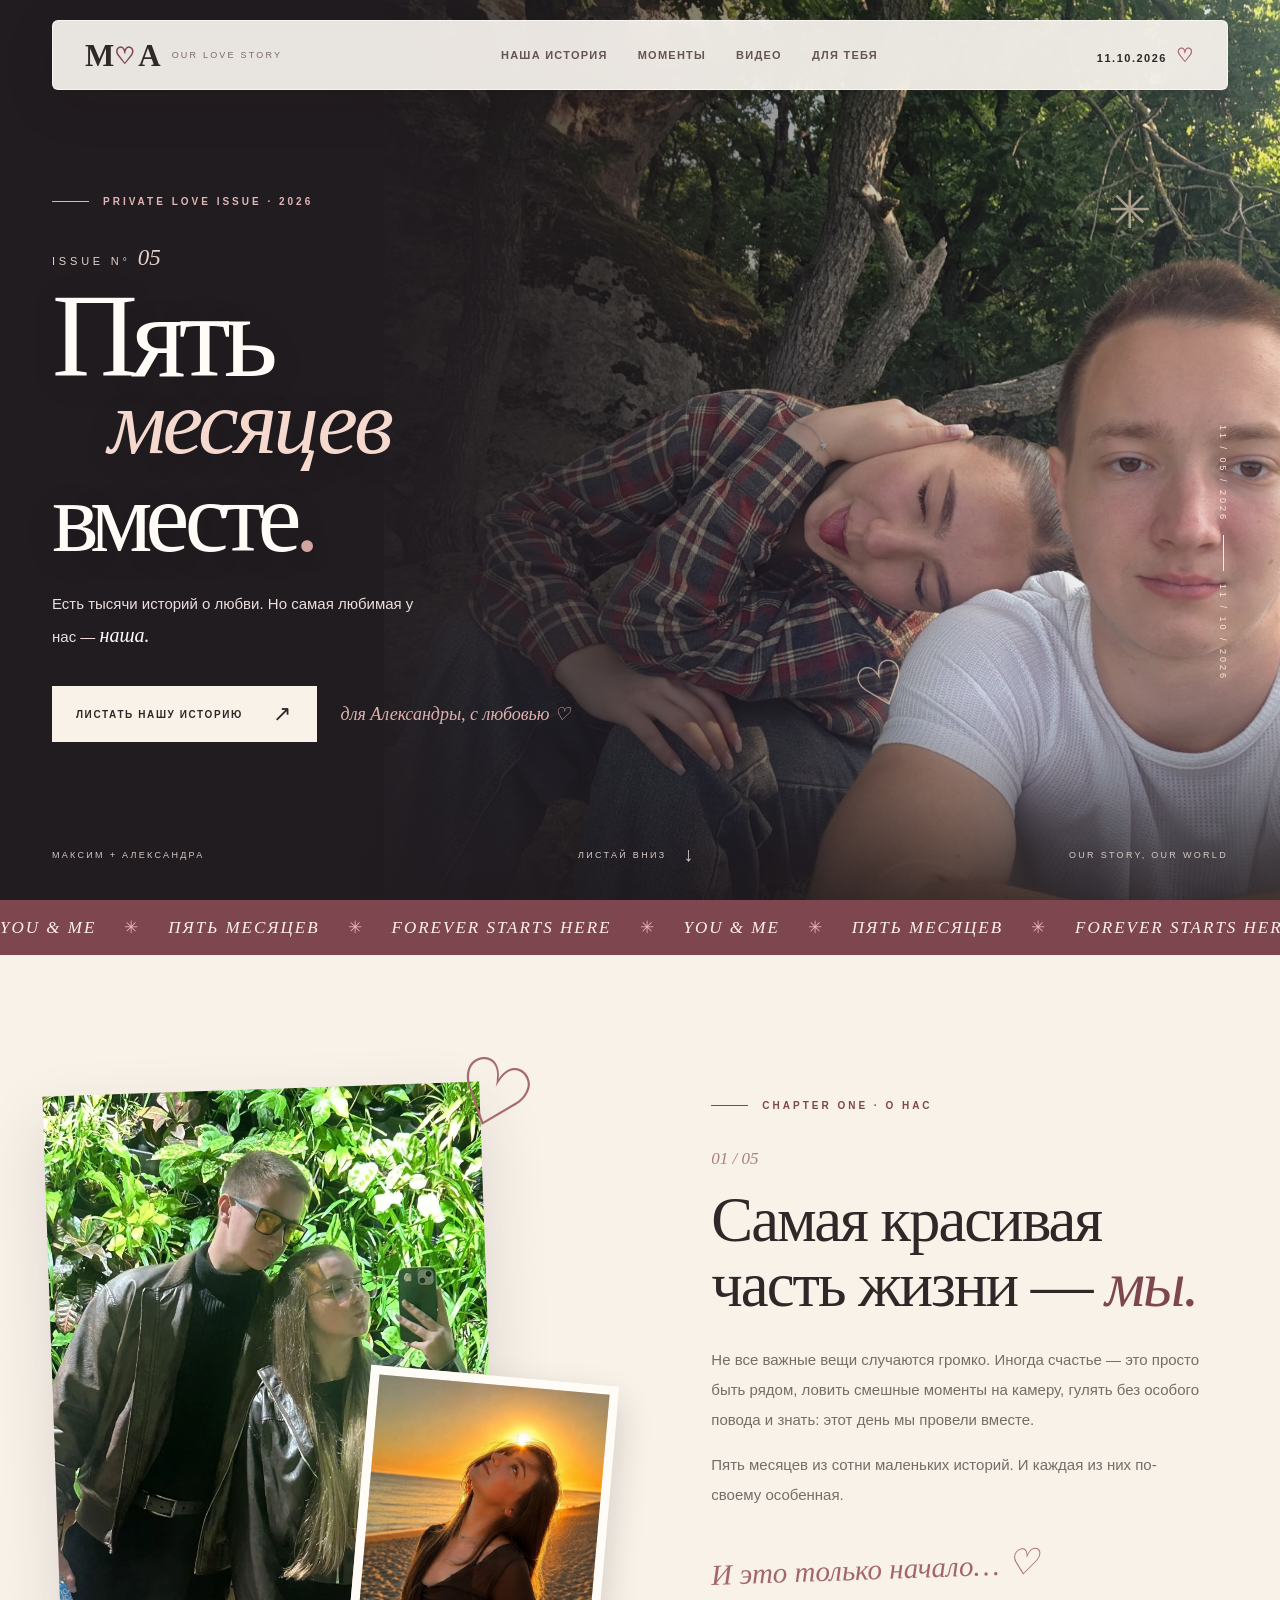
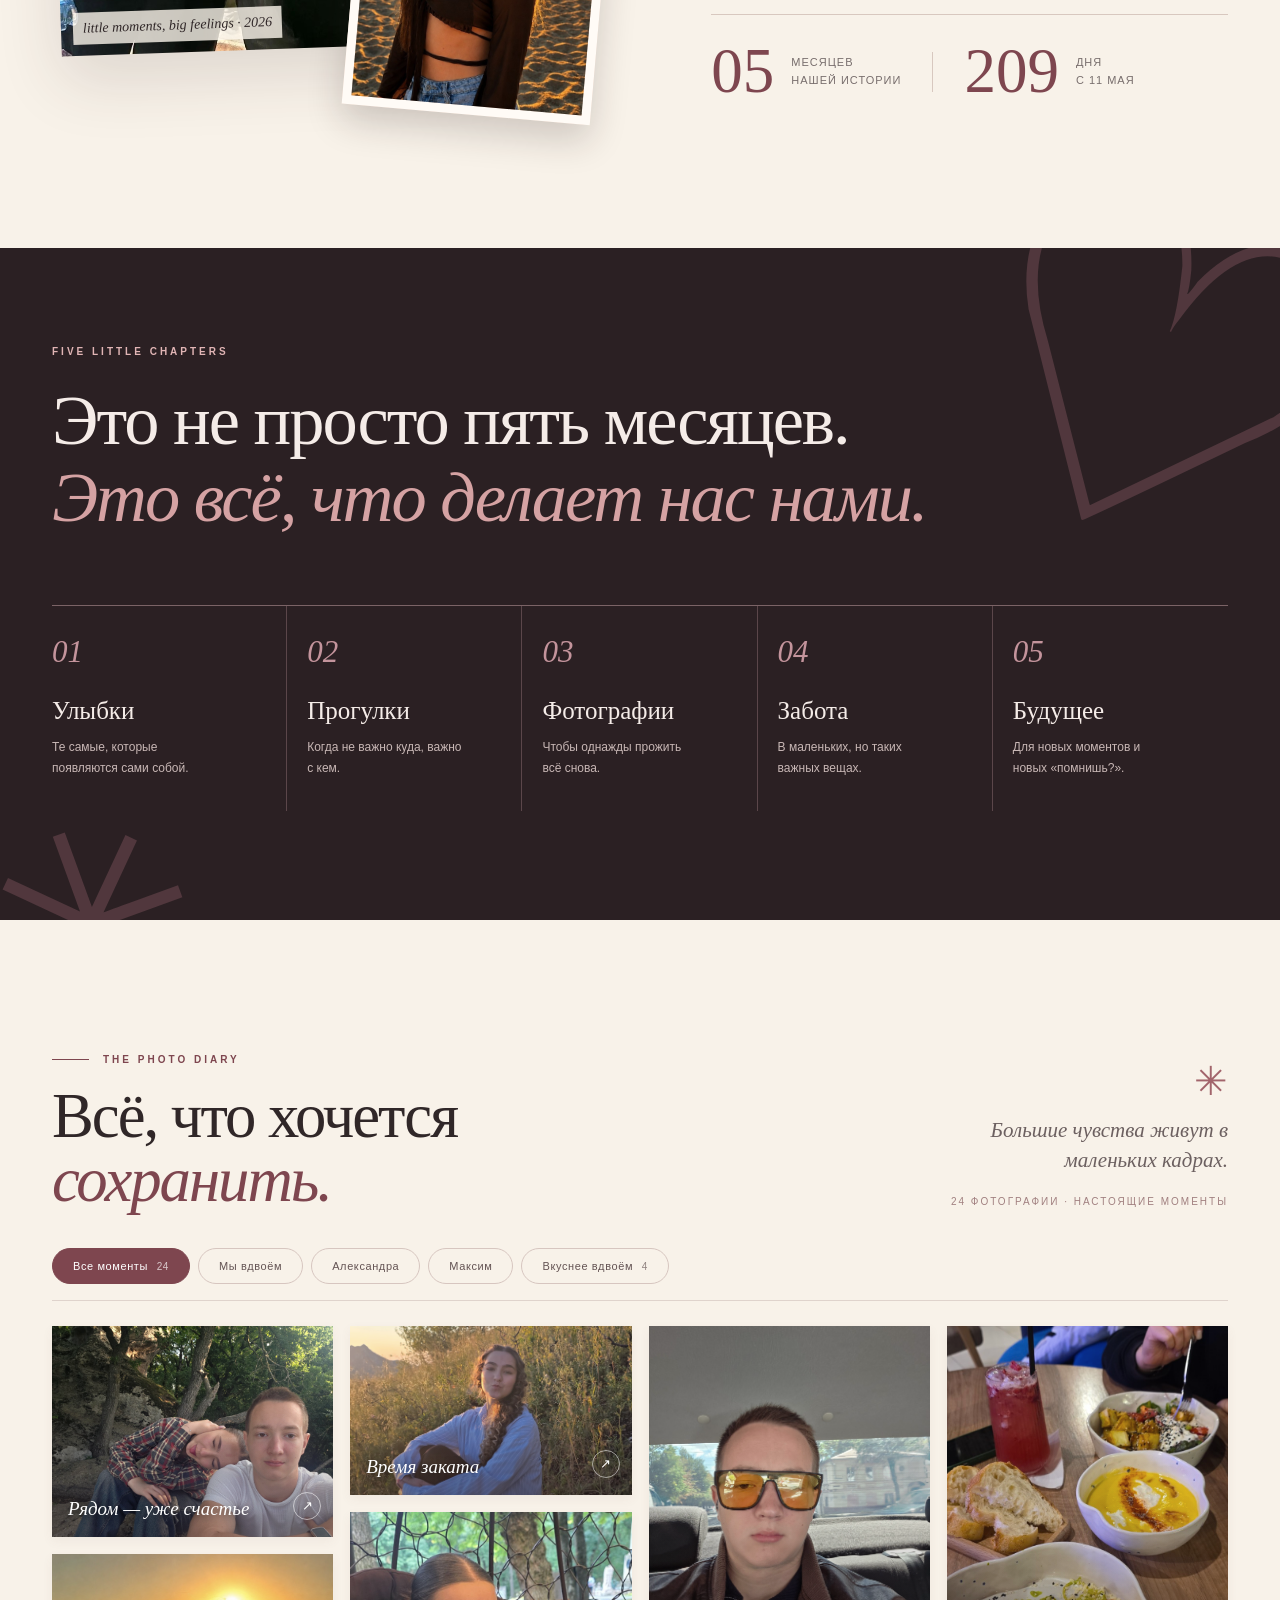
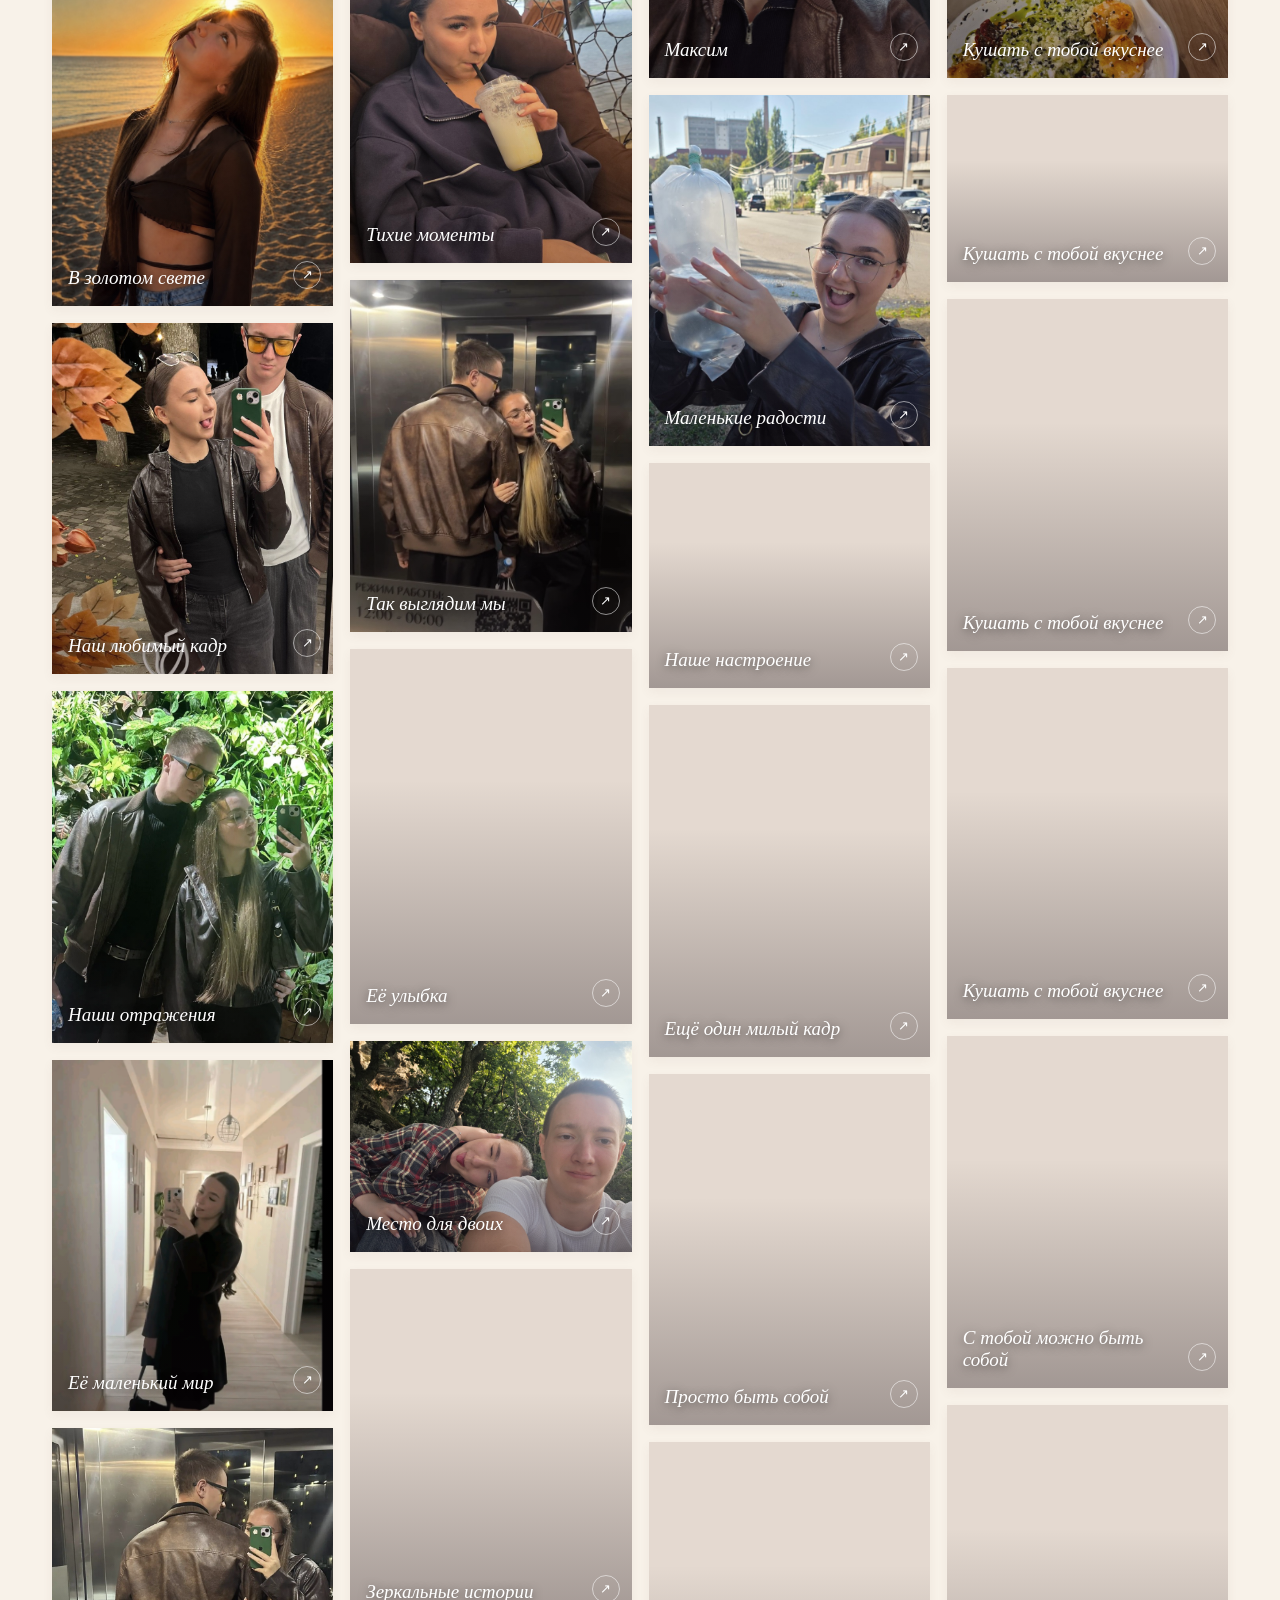
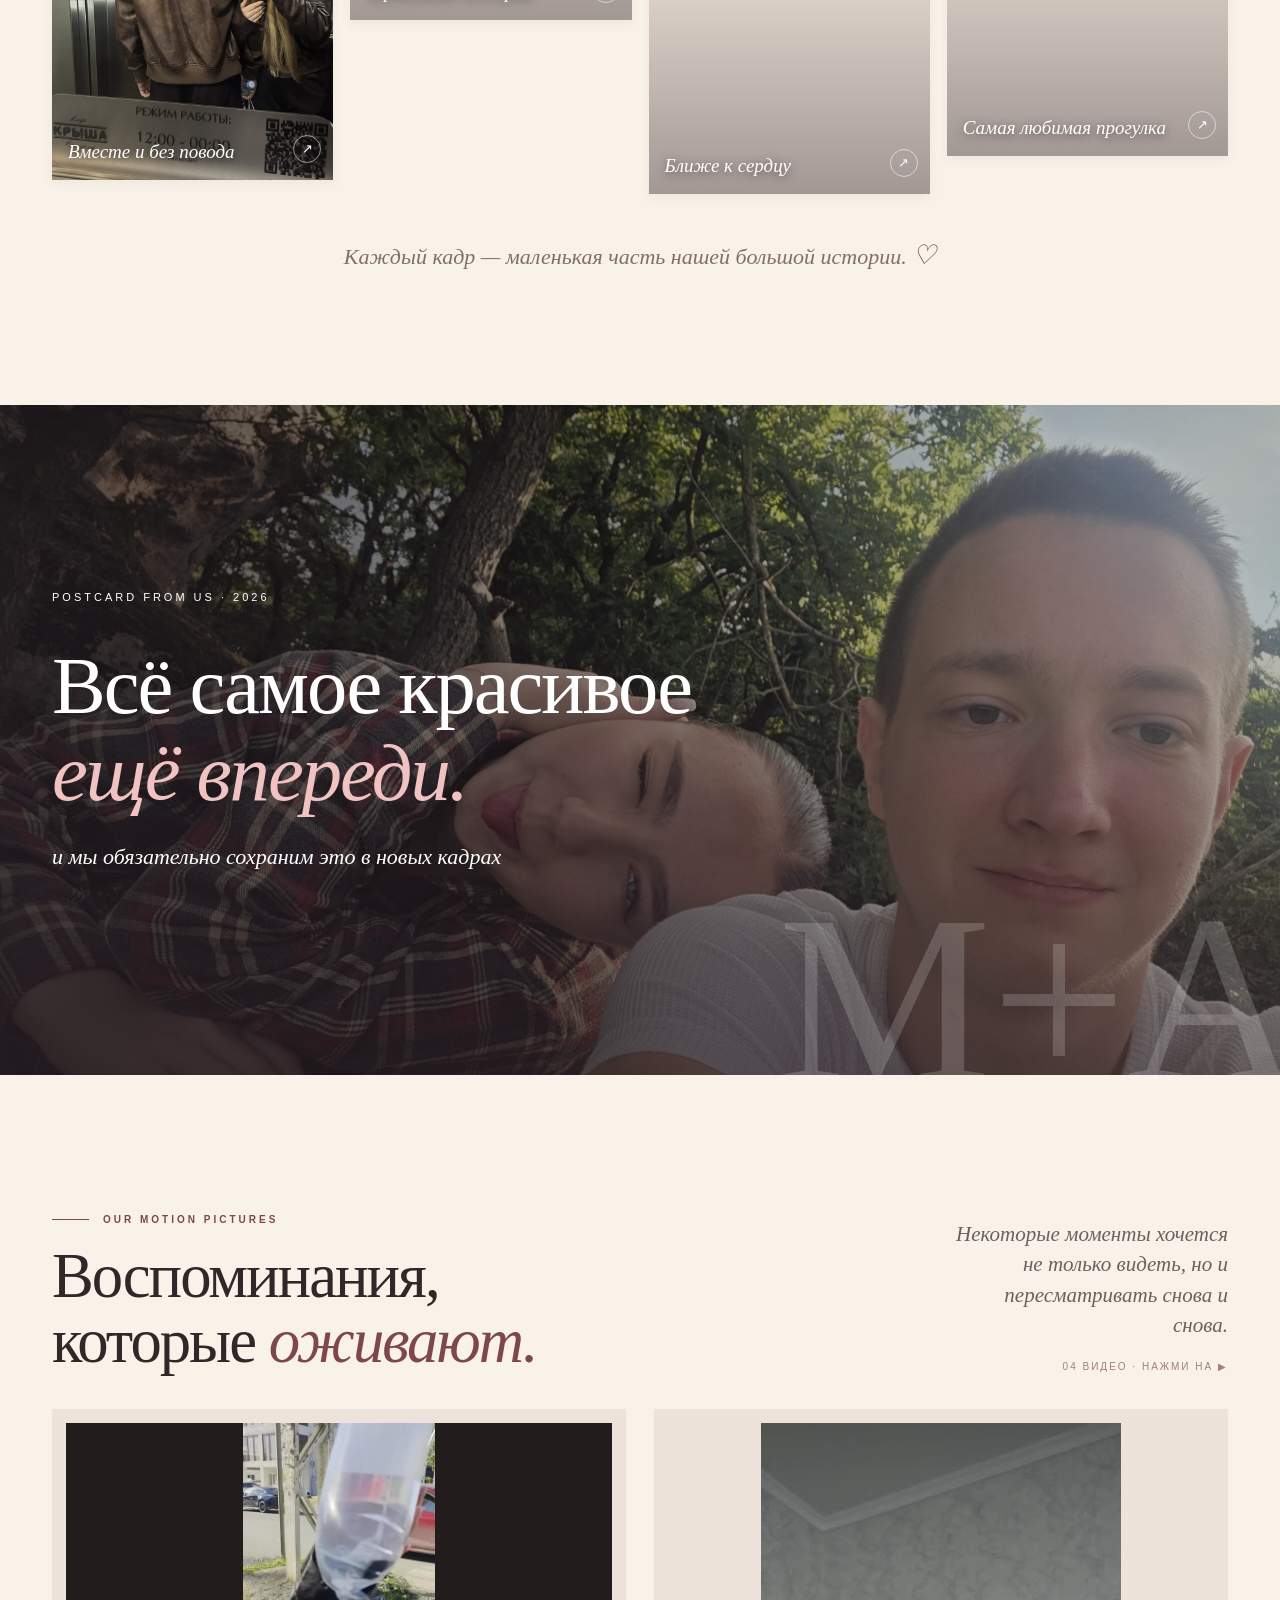
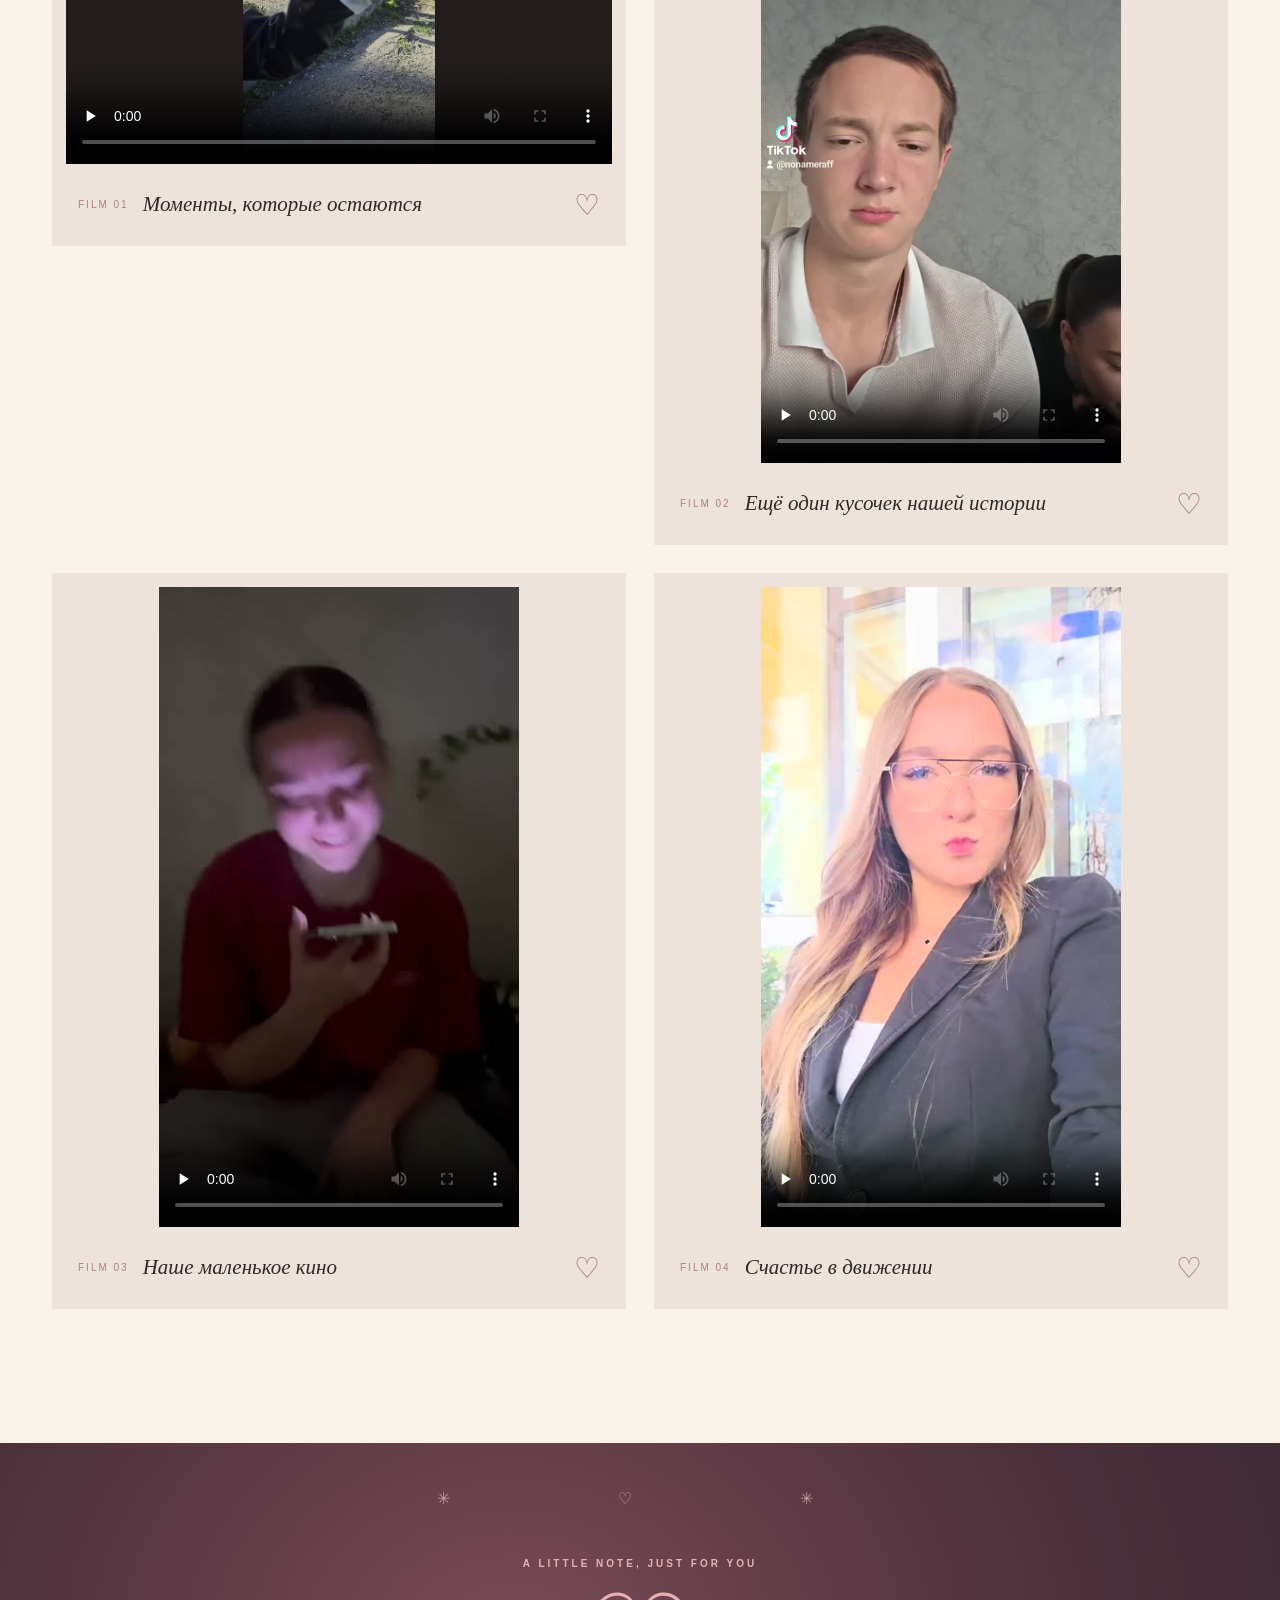
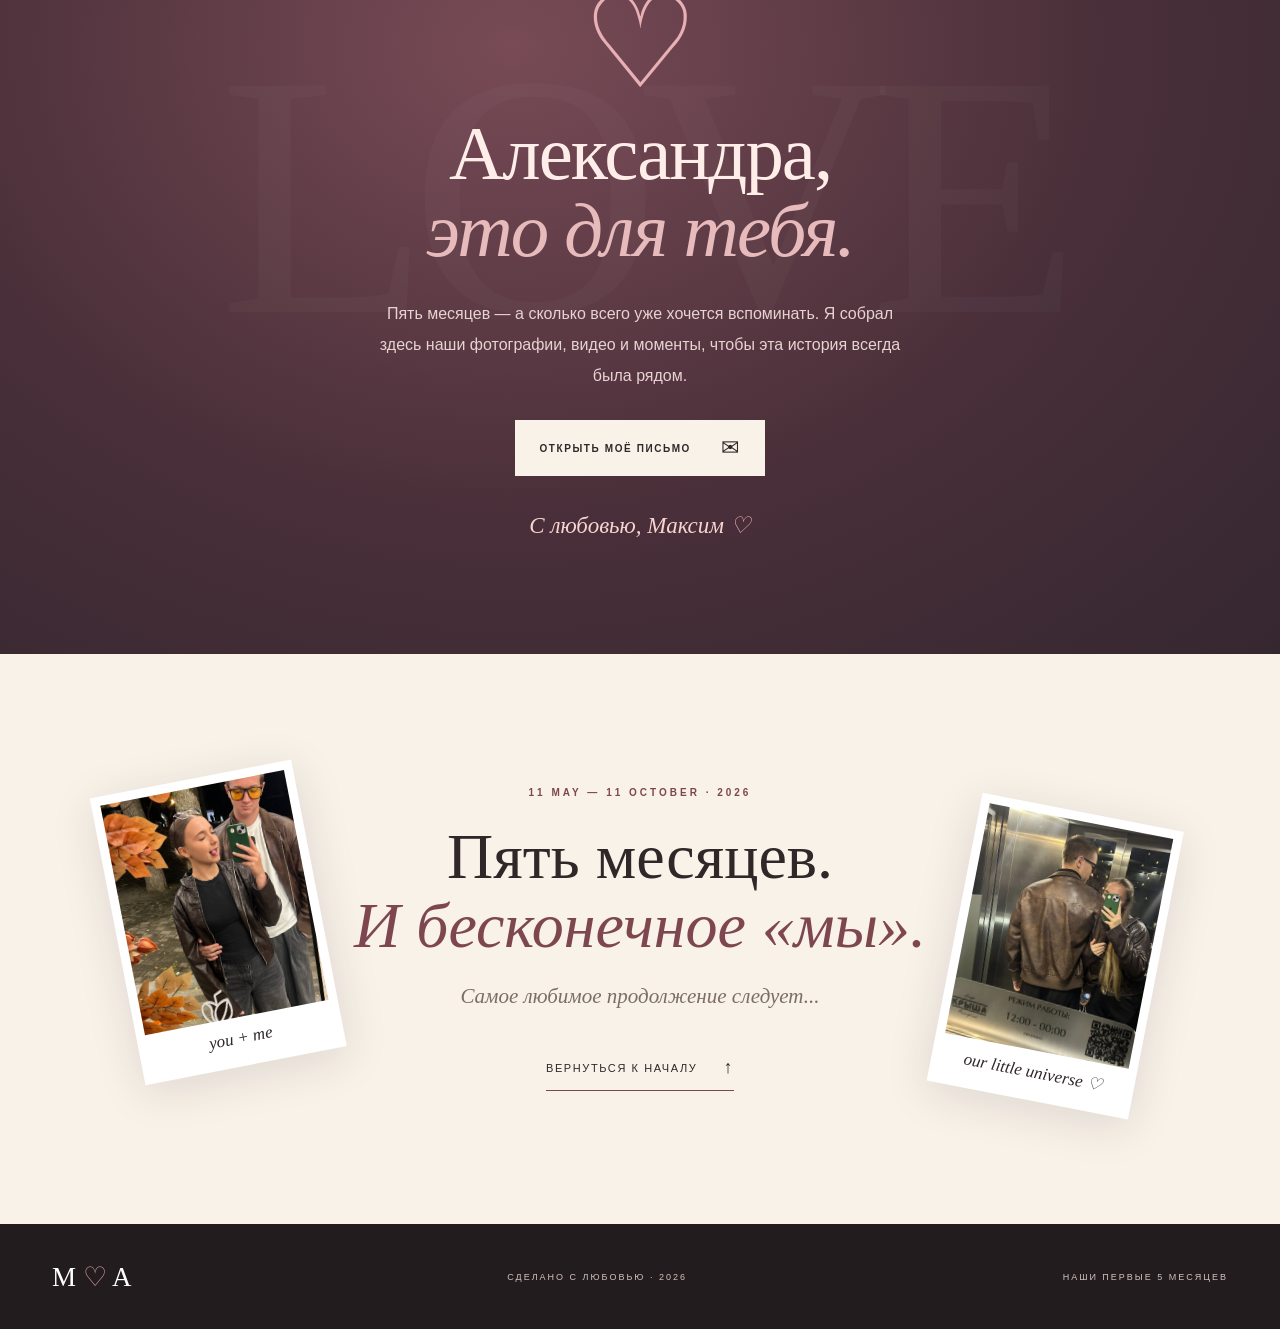
==== commit 79ba69d7: "Add six photos, two videos and food gallery to anniversary album" ====
--- a/five-months/index.html
+++ b/five-months/index.html
@@ -9,11 +9,16 @@
   <title>М + А · Пять месяцев вместе</title>
   <link rel="icon" href="[data-uri]" type="image/svg+xml">
   
-  <style>:root{--ink:#302728;--wine:#7e464f;--rose:#b77f85;--cream:#f8f2e9;--cream-deep:#f1e7dc;--light:#fffbf6;--night:#231d20;--muted:#807372;--serif:Georgia,'Times New Roman',serif;--sans:Arial,'Helvetica Neue',sans-serif}*{box-sizing:border-box}html{scroll-behavior:smooth}body{margin:0;background:var(--cream);color:var(--ink);font-family:var(--sans);-webkit-font-smoothing:antialiased;overflow-x:hidden}::selection{background:#dfb8b2;color:#251e1d}img,video{max-width:100%}button,a{-webkit-tap-highlight-color:transparent}button{font-family:inherit}a{color:inherit;text-decoration:none}button:focus-visible,a:focus-visible{outline:2px solid #db9291;outline-offset:4px}.wrap{width:min(1320px,calc(100% - 104px));margin-inline:auto}.scroll-progress{position:fixed;top:0;left:0;width:0;height:3px;background:#b77f85;z-index:300;pointer-events:none}.site-header{position:fixed;top:20px;left:0;right:0;z-index:100;pointer-events:none}.nav{pointer-events:auto;display:flex;align-items:center;justify-content:space-between;gap:16px;min-height:70px;padding:10px 32px;border:1px solid rgba(255,255,255,.67);border-radius:6px;background:rgba(250,246,240,.92);box-shadow:0 12px 52px #160f111e;backdrop-filter:blur(24px);-webkit-backdrop-filter:blur(24px)}.brand{display:flex;align-items:center;gap:14px;white-space:nowrap}.brand-mark{font:600 31px/1 var(--serif);letter-spacing:-3px}.brand-heart{font-size:23px;padding-inline:3px;color:var(--wine);vertical-align:2px;letter-spacing:0}.brand-sub{font-size:9px;text-transform:uppercase;letter-spacing:2.2px;color:#7e696b}.nav-links{display:flex;gap:30px;align-items:center}.nav-links a{font-size:11px;text-transform:uppercase;font-weight:700;letter-spacing:1.25px;color:#655454;transition:color .2s}.nav-links a:hover{color:var(--wine)}.nav-date{font-size:11px;letter-spacing:1.5px;font-weight:700;white-space:nowrap}.nav-date span{color:#ab6b74;font-size:19px;margin-left:5px}.menu-toggle{display:none;background:none;border:0;width:38px;height:38px;align-items:center;justify-content:center;flex-direction:column;gap:6px;cursor:pointer}.menu-toggle span{display:block;width:21px;height:1.5px;background:var(--ink);transition:.3s}.hero{position:relative;isolation:isolate;min-height:min(900px,100svh);background:#1b181b;color:var(--light);display:flex;flex-direction:column;justify-content:center;overflow:hidden}.hero-photo{position:absolute;inset:0 0 0 auto;width:70%;height:100%;object-fit:cover;object-position:50% 50%;z-index:-3;filter:contrast(1.02) saturate(.84)}.hero-wash{position:absolute;inset:0;z-index:-2;background:linear-gradient(90deg,#211c20 1%,rgba(33,28,32,.98) 25%,rgba(33,28,32,.75) 44%,rgba(33,28,32,.08) 78%),linear-gradient(0deg,rgba(24,18,20,.74),transparent 23%)}.hero-content{position:relative;display:flex;align-items:center;min-height:730px;padding-block:158px 120px}.hero-copy{max-width:760px;position:relative}.eyebrow{font-size:10px;font-weight:700;letter-spacing:3px;color:var(--wine);display:flex;align-items:center;gap:14px}.eyebrow-light{color:#e1b5b5}.eyebrow-line{display:inline-block;width:37px;height:1px;background:currentColor}.issue-number{margin:38px 0 17px;font-size:11px;letter-spacing:3.8px;color:#e3d1c9}.issue-number b{font:italic 23px var(--serif);letter-spacing:0}.hero h1{font:400 clamp(70px,9.3vw,156px)/.82 var(--serif);letter-spacing:-7px;margin:0 0 32px;text-shadow:0 5px 35px #0002}.hero h1 em{font-weight:400;display:block;font-size:.77em;letter-spacing:-4px;margin-left:56px;color:#f5d9ce}.hero h1>span{display:block;font-size:.83em;margin-top:16px}.headline-dot{color:#d3a3a1}.hero-description{max-width:375px;font-size:15px;line-height:1.85;font-weight:300;color:#ebdedd;margin-bottom:32px}.hero-description span{font-family:var(--serif);font-style:italic;font-size:20px;color:#fff}.hero-actions{display:flex;gap:24px;align-items:center;flex-wrap:wrap}.button{display:inline-flex;align-items:center;justify-content:space-between;gap:30px;padding:18px 23px;min-height:56px;border:1px solid transparent;font-size:10px;letter-spacing:1.6px;font-weight:700;text-transform:uppercase;cursor:pointer;transition:transform .25s,background .25s,color .25s}.button:hover{transform:translateY(-3px)}.button span{font-size:22px;font-weight:300;line-height:0}.button-ivory{background:var(--cream);color:var(--ink)}.button-ivory:hover{background:#fff}.hero-whisper{font:italic 18px var(--serif);color:#e0b1ae}.hero-side-note{position:absolute;right:0;top:47%;writing-mode:vertical-rl;display:flex;align-items:center;gap:13px;color:#ffe7dc;font-size:9px;letter-spacing:3px}.hero-side-note i{height:36px;width:1px;background:#ffe7dc}.hero-orbit{position:absolute;z-index:1;pointer-events:none;color:#eed3bf;opacity:.65}.orbit-one{right:10%;top:20%;font-size:52px;animation:float 6s ease-in-out infinite}.orbit-two{right:29%;bottom:20%;font-size:60px;transform:rotate(-20deg);animation:float 7s ease-in-out infinite reverse}.hero-bottom{display:flex;position:absolute;bottom:34px;left:0;right:0;justify-content:space-between;align-items:center;color:#d6c8c4;font-size:9px;letter-spacing:2.3px;z-index:2}.hero-scroll span{font-size:20px;vertical-align:-3px;padding-left:12px}.marquee{overflow:hidden;background:var(--wine);color:#fff2ed;padding:17px 0;white-space:nowrap}.marquee-track{width:max-content;display:flex;gap:28px;align-items:center;font:italic 17px var(--serif);letter-spacing:2px;animation:marquee 30s linear infinite}.marquee-track span{font:17px var(--sans);color:#e6b8bb}.section{padding-block:134px}.story{display:grid;grid-template-columns:1.03fr .97fr;gap:clamp(65px,8vw,148px);align-items:center}.story-photo-group{position:relative;min-height:625px}.story-photo-main{width:79%;height:560px;margin:0;position:relative;background:#e3d4ce;transform:rotate(-2deg);box-shadow:0 25px 65px #41282724}.story-photo-main img{width:100%;height:100%;object-fit:cover;object-position:center}.story-photo-main figcaption{position:absolute;left:12px;bottom:11px;background:#fff9efc9;padding:8px 10px;font:italic 14px var(--serif)}.story-photo-inset{position:absolute;right:0;bottom:-1px;width:45%;height:340px;margin:0;background:#ebd2c3;transform:rotate(5deg);border:9px solid #fffbf6;box-shadow:0 16px 36px #27171c32}.story-photo-inset img{width:100%;height:100%;object-fit:cover;object-position:center}.story-sketch{position:absolute;right:13%;top:-46px;font:90px var(--serif);color:#a66a6e;transform:rotate(20deg)}.story-text{padding-left:4px}.story-index{font:italic 17px var(--serif);color:#aa8181;display:block;margin-top:38px}.story h2,.section-top h2{font:400 clamp(42px,4.9vw,78px)/1.03 var(--serif);letter-spacing:-2px;margin:19px 0 28px}.story h2 em,.section-top h2 em,.manifesto h2 em,.feature-content h2 em,.letter-inner h2 em,.final-center h2 em{font-weight:400;color:var(--wine)}.story-text>p{font-size:15px;line-height:2;color:#786c69;max-width:495px}.handwriting{font:italic 29px var(--serif);color:#a36670;margin:33px 0 29px;transform:rotate(-2deg)}.handwriting span{font-size:36px}.story-stat{border-top:1px solid #d8c8bf;padding-top:25px;display:flex;align-items:center;gap:17px}.story-stat strong{font:400 63px/1 var(--serif);color:var(--wine)}.story-stat>span{font-size:11px;line-height:1.6;letter-spacing:1px;text-transform:uppercase;color:#786e6d}.story-stat-line{height:40px;width:1px!important;background:#d8c8bf;margin-inline:14px}.manifesto{background:#2b2023;color:#f5ece8;position:relative;overflow:hidden}.manifesto:before,.manifesto:after{content:'♡';position:absolute;font:400 460px var(--serif);color:#51373d;top:-140px;right:-75px;transform:rotate(25deg);pointer-events:none}.manifesto:after{content:'✳';font-size:260px;top:auto;bottom:-160px;left:-20px;right:auto}.manifesto-inner{position:relative;z-index:1;padding-block:98px 109px}.manifesto h2{font:400 clamp(40px,5.5vw,77px)/1.1 var(--serif);letter-spacing:-2px;margin:25px 0 68px}.manifesto h2 em{color:#d5a2a3}.chapter-grid{display:grid;grid-template-columns:repeat(5,1fr);gap:0;border-top:1px solid #7b6366}.chapter{padding:28px 20px 0;border-right:1px solid #5b464a;min-height:205px}.chapter:first-child{padding-left:0}.chapter:last-child{border-right:0}.chapter-number{font:italic 31px var(--serif);color:#c4949c}.chapter h3{font:400 25px var(--serif);margin:27px 0 10px}.chapter p{font-size:12px;line-height:1.8;color:#c8b7b5;max-width:155px}.section-top{display:flex;align-items:end;justify-content:space-between;gap:50px;margin-bottom:35px}.section-top h2{margin-bottom:0}.section-aside{max-width:280px;text-align:right;align-self:center}.section-aside p{font:italic 21px/1.45 var(--serif);color:#6c6060;margin:10px 0 15px}.photo-total{font-size:10px;letter-spacing:2px;text-transform:uppercase;color:#a18080}.gallery-sparkle{font:40px var(--serif);color:#a2646b}.gallery-tabs{display:flex;gap:8px;flex-wrap:wrap;margin-bottom:25px;padding-bottom:16px;border-bottom:1px solid #dfd3cc}.gallery-tab{border:1px solid #d7c6c0;border-radius:50px;background:transparent;padding:11px 20px;font-size:11px;letter-spacing:.6px;color:#645454;cursor:pointer;transition:.2s}.gallery-tab:hover{border-color:var(--wine)}.gallery-tab.active{background:var(--wine);color:white;border-color:var(--wine)}.gallery-tab span{font-size:10px;opacity:.7;margin-left:5px}.gallery-grid{columns:4 230px;column-gap:17px;min-height:300px}.photo-card{position:relative;display:block;width:100%;border:0;background:#e4d9d0;padding:0;margin:0 0 17px;break-inside:avoid;overflow:hidden;cursor:zoom-in;box-shadow:0 4px 10px #6a4d4d10}.photo-card img{display:block;width:100%;height:auto;aspect-ratio:var(--aspect,4/5);object-fit:cover;object-position:var(--position,center);filter:saturate(.84);transition:transform .65s cubic-bezier(.2,.7,.2,1),filter .45s}.photo-card:hover img{transform:scale(1.055);filter:saturate(1.03)}.photo-card:after{content:'';position:absolute;inset:35% 0 0;background:linear-gradient(transparent,#160d1388);opacity:.6;transition:opacity .3s}.photo-card:hover:after{opacity:1}.photo-card-meta{position:absolute;z-index:1;bottom:17px;left:16px;right:12px;display:flex;align-items:end;justify-content:space-between;gap:10px;color:#fff;text-align:left}.photo-card-meta strong{font:italic 19px var(--serif);font-weight:400;text-shadow:0 2px 10px #0008}.photo-card-meta span{font:13px var(--serif);border:1px solid #fff8;border-radius:50%;height:28px;width:28px;display:grid;place-items:center;flex:none}.photo-card[hidden]{display:none}.gallery-footnote{font:italic 22px var(--serif);text-align:center;color:#836e6c;margin:45px 0 0}.gallery-footnote span{color:var(--wine);font-size:27px}.feature-photo{min-height:670px;position:relative;display:flex;align-items:center;color:#fff;overflow:hidden;background:#292125}.feature-photo>img{position:absolute;inset:0;width:100%;height:100%;object-fit:cover;object-position:center 44%;filter:brightness(.73) saturate(.75)}.feature-overlay{position:absolute;inset:0;background:linear-gradient(90deg,#231c21b3,#231c2100 86%),linear-gradient(0deg,#2b1c1e88,transparent 65%)}.feature-content{position:relative;z-index:2;padding-block:100px}.feature-content>span{font-size:11px;letter-spacing:3px}.feature-content h2{font:400 clamp(50px,6.3vw,94px)/1.08 var(--serif);max-width:850px;margin:37px 0 28px;letter-spacing:-2px}.feature-content h2 em{color:#f0c2c1}.feature-content p{font:italic 22px var(--serif)}.feature-watermark{position:absolute;bottom:-62px;right:-20px;font:400 240px var(--serif);opacity:.17;color:#fff;z-index:1;pointer-events:none}.video-grid{display:grid;grid-template-columns:1.1fr .9fr;gap:28px;align-items:start}.video-card{background:#ede3da;padding:14px 14px 17px}.video-frame{overflow:hidden;background:#221c1c;display:flex;align-items:center;justify-content:center}.video-frame video{width:100%;height:100%;display:block;object-fit:contain}.video-frame-wide{aspect-ratio:16/10}.video-frame-portrait{aspect-ratio:16/10}.video-frame-portrait video{width:100%;object-fit:contain}.video-meta{display:flex;align-items:center;gap:14px;padding:24px 12px 7px}.video-meta>span:first-child{font-size:10px;letter-spacing:2px;color:#ae8181;white-space:nowrap}.video-meta h3{font:italic 21px var(--serif);font-weight:400;margin:0;flex:1}.video-meta>span:last-child{font:29px var(--serif);color:#a56d75}.letter-section{padding:115px 0;background:radial-gradient(ellipse at 40% 25%,#784b56 0%,#492f39 55%,#352730 100%);color:#ffede9;position:relative;overflow:hidden;text-align:center}.letter-section:before{content:'LOVE';position:absolute;left:50%;top:19%;transform:translateX(-50%);font:clamp(120px,27vw,360px) var(--serif);letter-spacing:-20px;color:#f7e1e006;white-space:nowrap;pointer-events:none}.letter-stars{position:absolute;top:46px;left:0;right:0;color:#ca9ca4;letter-spacing:30px}.letter-inner{position:relative;z-index:1;max-width:680px}.letter-inner>.eyebrow{justify-content:center}.letter-giant{display:block;font:130px/.9 var(--serif);color:#e8b0b5;margin:16px 0 13px}.letter-inner h2{font:400 clamp(50px,6vw,86px)/1.01 var(--serif);letter-spacing:-2px;margin:0}.letter-inner h2 em{color:#e7babc}.letter-inner>p{font:16px/1.95 var(--sans);color:#e7d3d1;max-width:530px;margin:28px auto 29px}.letter-button{margin:auto}.letter-signature{font:italic 23px var(--serif);margin-top:36px;color:#f7d3d1}.letter-signature span{color:#e9abad}.final-section{min-height:570px;display:flex;align-items:center;justify-content:center;gap:30px;position:relative;padding-block:95px}.final-center{text-align:center;max-width:620px;z-index:2}.final-center .eyebrow{justify-content:center}.final-center h2{font:400 clamp(45px,5vw,73px)/1.08 var(--serif);margin:24px 0}.final-center p{font:italic 21px var(--serif);color:#7c6d68}.to-top{display:inline-flex;align-items:center;gap:26px;margin-top:27px;padding-bottom:12px;border-bottom:1px solid var(--wine);font-size:11px;text-transform:uppercase;letter-spacing:1.6px}.to-top span{font-size:18px}.final-polaroid{width:205px;padding:9px 9px 18px;background:white;box-shadow:0 9px 45px #34212120;flex:none}.final-polaroid img{aspect-ratio:4/5;width:100%;object-fit:cover;display:block}.final-polaroid span{font:italic 17px var(--serif);display:block;text-align:center;margin-top:11px}.polaroid-left{transform:rotate(-11deg) translateY(-17px)}.polaroid-right{transform:rotate(11deg) translateY(17px)}.footer{background:#221c1e;color:#d2c2be}.footer-inner{min-height:105px;display:flex;justify-content:space-between;align-items:center;gap:30px}.footer-brand{font:27px var(--serif);color:white}.footer-brand span{color:#c68e94}.footer-inner>span{font-size:9px;letter-spacing:2px}.lightbox{position:fixed;inset:0;background:rgba(23,19,21,.96);z-index:210;display:none;align-items:center;justify-content:center;color:white;padding:40px 90px}.lightbox.active{display:flex}.lightbox-body{display:flex;flex-direction:column;align-items:center;gap:18px;max-width:100%;max-height:100%;min-height:0}.lightbox-body img{display:block;max-width:100%;max-height:calc(100dvh - 150px);object-fit:contain;box-shadow:0 18px 50px #0008}.lightbox-caption{display:flex;justify-content:space-between;align-items:center;width:100%;font:italic 18px var(--serif);color:#ecdddd;gap:20px}.lightbox-caption>span:last-child{font:10px var(--sans);letter-spacing:2px;color:#c2a7a7;white-space:nowrap}.lightbox-close,.lightbox-arrow{position:absolute;display:grid;place-items:center;background:transparent;color:white;border:0;cursor:pointer}.lightbox-close{top:21px;right:24px;font-size:38px;width:42px;height:42px}.lightbox-arrow{top:50%;transform:translateY(-50%);font-size:56px;width:66px;height:90px}.lightbox-prev{left:8px}.lightbox-next{right:8px}.letter-dialog{max-width:min(640px,calc(100vw - 28px));max-height:calc(100dvh - 38px);width:100%;border:none;border-radius:2px;padding:0;overflow:auto;background:#fffaf4;box-shadow:0 25px 80px #0007;color:#3c3030}.letter-dialog::backdrop{background:#170e13dc;backdrop-filter:blur(6px)}.dialog-close{position:absolute;top:13px;right:17px;border:0;background:transparent;font:35px var(--sans);cursor:pointer;color:#8e6c72;z-index:2}.letter-paper{padding:50px clamp(25px,5vw,70px) 52px;border:1px solid #e8d5d0;margin:13px;text-align:left}.paper-overline{font-size:9px;letter-spacing:2.5px;color:#9d6f73}.paper-heart{font:64px/.8 var(--serif);color:#ab757c;margin-top:35px}.letter-paper h2{font:italic 50px var(--serif);font-weight:400;margin:12px 0 25px;color:#7e464f}.letter-paper p{font:16px/1.8 var(--serif);color:#4b3e3e;margin:13px 0}.letter-paper .paper-signature{margin:30px 0;font:italic 25px/1.5 var(--serif);color:var(--wine)}.paper-date{border-top:1px solid #e5d2cb;padding-top:19px;display:block;font-size:10px;letter-spacing:2px;color:#8e7070}.reveal{opacity:0;transform:translateY(26px);transition:opacity .85s ease,transform .85s ease}.reveal.visible{opacity:1;transform:translateY(0)}@keyframes marquee{to{transform:translateX(-50%)}}@keyframes float{50%{transform:translateY(-20px) rotate(13deg)}}@media(max-width:1100px){.wrap{width:min(1320px,calc(100% - 65px))}.nav-links{gap:15px}.nav-links a{font-size:10px}.brand-sub{display:none}.story{gap:60px}.chapter{padding-right:12px}.chapter h3{font-size:22px}.final-polaroid{width:160px}.hero h1{font-size:clamp(75px,10vw,125px)}}@media(max-width:770px){.wrap{width:calc(100% - 38px)}.site-header{top:12px}.nav{min-height:60px;padding:10px 16px}.nav-date{display:none}.menu-toggle{display:flex}.nav-links{display:none;position:absolute;top:calc(100% + 7px);left:0;right:0;background:#fbf7f1;border:1px solid #e0d5d0;padding:19px 20px;flex-direction:column;align-items:stretch;box-shadow:0 19px 40px #180e1530;gap:0}.nav-links.open{display:flex}.nav-links a{padding:13px 10px;font-size:12px;border-bottom:1px solid #eaded7}.nav-links a:last-child{border-bottom:0}.hero{min-height:780px;min-height:100svh;justify-content:end}.hero-photo{width:100%;height:100%;object-position:53% 35%;filter:brightness(.88) saturate(.84)}.hero-wash{background:linear-gradient(0deg,#20191ef9 0%,#241d21e8 22%,#241d219b 42%,#241d2112 75%)}.hero-content{min-height:auto;align-items:end;padding-top:180px;padding-bottom:105px}.hero-copy{max-width:100%}.issue-number{margin:18px 0 15px}.hero h1{font-size:clamp(61px,13vw,106px);letter-spacing:-4px;margin-bottom:22px}.hero h1 em{letter-spacing:-2px;margin-left:23px}.hero-description{font-size:13px;line-height:1.7;max-width:340px}.hero-whisper{font-size:15px}.hero-side-note{display:none}.hero-orbit.orbit-one{font-size:30px;top:18%;right:13%}.hero-orbit.orbit-two{display:none}.hero-bottom{bottom:19px;font-size:8px}.hero-bottom>span:last-child{display:none}.marquee{padding:13px 0}.marquee-track{font-size:13px}.section{padding-block:78px}.story{grid-template-columns:1fr;gap:56px}.story-photo-group{min-height:450px}.story-photo-main{height:430px;width:76%}.story-photo-inset{height:250px;width:45%}.story-sketch{top:-30px;font-size:65px}.story h2,.section-top h2{font-size:clamp(41px,8.1vw,66px)}.story-text{padding:0}.story-index{margin-top:23px}.story-text>p{font-size:14px}.manifesto-inner{padding-block:75px}.manifesto h2{font-size:clamp(37px,6vw,60px);margin-bottom:40px}.chapter-grid{grid-template-columns:repeat(2,1fr)}.chapter{padding:20px 17px;min-height:160px;border-bottom:1px solid #5b464a}.chapter:first-child{padding-left:17px}.chapter:nth-child(2n){border-right:0}.chapter:last-child{border-bottom:0}.chapter h3{margin:15px 0 7px}.chapter p{margin:0}.section-top{display:block}.section-aside{text-align:left;max-width:100%;margin-top:22px}.section-aside p{font-size:18px}.gallery-grid{columns:2 140px;column-gap:10px}.photo-card{margin-bottom:10px}.photo-card-meta{left:9px;bottom:10px;right:8px}.photo-card-meta strong{font-size:14px}.photo-card-meta span{height:23px;width:23px;font-size:12px}.gallery-tab{padding:9px 14px}.feature-photo{min-height:580px}.feature-content h2{font-size:clamp(46px,8vw,70px)}.feature-watermark{font-size:130px;bottom:-25px}.video-grid{grid-template-columns:1fr;gap:16px}.video-card{padding:10px}.video-frame-wide,.video-frame-portrait{aspect-ratio:16/10}.video-meta h3{font-size:19px}.letter-section{padding-block:85px}.letter-inner h2{font-size:clamp(43px,8vw,75px)}.letter-inner>p{font-size:14px}.final-section{min-height:680px;flex-wrap:wrap;align-content:center;gap:10px;padding:90px 0}.final-center{order:0;width:100%;margin-bottom:25px}.final-polaroid{width:min(38%,170px)}.polaroid-left{order:1;transform:rotate(-9deg)}.polaroid-right{order:2;transform:rotate(8deg)}.footer-inner{min-height:95px;gap:10px}.footer-inner span{font-size:8px}.footer-inner>span:last-child{display:none}.lightbox{padding:65px 8px}.lightbox-body img{max-height:calc(100dvh - 160px)}.lightbox-arrow{font-size:43px;top:auto;bottom:3px;transform:none;width:54px;height:50px}.lightbox-prev{left:5px}.lightbox-next{right:5px}.lightbox-caption{justify-content:center}.lightbox-caption>span:last-child{display:none}}@media(max-width:400px){.hero h1{font-size:59px}.hero-actions{gap:11px}.hero-whisper{font-size:14px}.hero-bottom{letter-spacing:1px}.story-photo-main{height:340px}.story-photo-inset{height:205px}.story-photo-group{min-height:365px}.story-stat strong{font-size:46px}.story-stat>span{font-size:9px}.story-stat-line{margin-inline:1px}.letter-paper{padding:38px 19px}.letter-paper h2{font-size:39px}}@media(prefers-reduced-motion:reduce){html{scroll-behavior:auto}.marquee-track,.hero-orbit{animation:none!important}.reveal{transition:none;opacity:1;transform:none}.photo-card img,.button{transition:none}}
+  <style>:root{--ink:#302728;--wine:#7e464f;--rose:#b77f85;--cream:#f8f2e9;--cream-deep:#f1e7dc;--light:#fffbf6;--night:#231d20;--muted:#807372;--serif:Georgia,'Times New Roman',serif;--sans:Arial,'Helvetica Neue',sans-serif}*{box-sizing:border-box}html{scroll-behavior:smooth}body{margin:0;background:var(--cream);color:var(--ink);font-family:var(--sans);-webkit-font-smoothing:antialiased;overflow-x:hidden}::selection{background:#dfb8b2;color:#251e1d}img,video{max-width:100%}button,a{-webkit-tap-highlight-color:transparent}button{font-family:inherit}a{color:inherit;text-decoration:none}button:focus-visible,a:focus-visible{outline:2px solid #db9291;outline-offset:4px}.wrap{width:min(1320px,calc(100% - 104px));margin-inline:auto}.scroll-progress{position:fixed;top:0;left:0;width:0;height:3px;background:#b77f85;z-index:300;pointer-events:none}.site-header{position:fixed;top:20px;left:0;right:0;z-index:100;pointer-events:none}.nav{pointer-events:auto;display:flex;align-items:center;justify-content:space-between;gap:16px;min-height:70px;padding:10px 32px;border:1px solid rgba(255,255,255,.67);border-radius:6px;background:rgba(250,246,240,.92);box-shadow:0 12px 52px #160f111e;backdrop-filter:blur(24px);-webkit-backdrop-filter:blur(24px)}.brand{display:flex;align-items:center;gap:14px;white-space:nowrap}.brand-mark{font:600 31px/1 var(--serif);letter-spacing:-3px}.brand-heart{font-size:23px;padding-inline:3px;color:var(--wine);vertical-align:2px;letter-spacing:0}.brand-sub{font-size:9px;text-transform:uppercase;letter-spacing:2.2px;color:#7e696b}.nav-links{display:flex;gap:30px;align-items:center}.nav-links a{font-size:11px;text-transform:uppercase;font-weight:700;letter-spacing:1.25px;color:#655454;transition:color .2s}.nav-links a:hover{color:var(--wine)}.nav-date{font-size:11px;letter-spacing:1.5px;font-weight:700;white-space:nowrap}.nav-date span{color:#ab6b74;font-size:19px;margin-left:5px}.menu-toggle{display:none;background:none;border:0;width:38px;height:38px;align-items:center;justify-content:center;flex-direction:column;gap:6px;cursor:pointer}.menu-toggle span{display:block;width:21px;height:1.5px;background:var(--ink);transition:.3s}.hero{position:relative;isolation:isolate;min-height:min(900px,100svh);background:#1b181b;color:var(--light);display:flex;flex-direction:column;justify-content:center;overflow:hidden}.hero-photo{position:absolute;inset:0 0 0 auto;width:70%;height:100%;object-fit:cover;object-position:50% 50%;z-index:-3;filter:contrast(1.02) saturate(.84)}.hero-wash{position:absolute;inset:0;z-index:-2;background:linear-gradient(90deg,#211c20 1%,rgba(33,28,32,.98) 25%,rgba(33,28,32,.75) 44%,rgba(33,28,32,.08) 78%),linear-gradient(0deg,rgba(24,18,20,.74),transparent 23%)}.hero-content{position:relative;display:flex;align-items:center;min-height:730px;padding-block:158px 120px}.hero-copy{max-width:760px;position:relative}.eyebrow{font-size:10px;font-weight:700;letter-spacing:3px;color:var(--wine);display:flex;align-items:center;gap:14px}.eyebrow-light{color:#e1b5b5}.eyebrow-line{display:inline-block;width:37px;height:1px;background:currentColor}.issue-number{margin:38px 0 17px;font-size:11px;letter-spacing:3.8px;color:#e3d1c9}.issue-number b{font:italic 23px var(--serif);letter-spacing:0}.hero h1{font:400 clamp(70px,9.3vw,156px)/.82 var(--serif);letter-spacing:-7px;margin:0 0 32px;text-shadow:0 5px 35px #0002}.hero h1 em{font-weight:400;display:block;font-size:.77em;letter-spacing:-4px;margin-left:56px;color:#f5d9ce}.hero h1>span{display:block;font-size:.83em;margin-top:16px}.headline-dot{color:#d3a3a1}.hero-description{max-width:375px;font-size:15px;line-height:1.85;font-weight:300;color:#ebdedd;margin-bottom:32px}.hero-description span{font-family:var(--serif);font-style:italic;font-size:20px;color:#fff}.hero-actions{display:flex;gap:24px;align-items:center;flex-wrap:wrap}.button{display:inline-flex;align-items:center;justify-content:space-between;gap:30px;padding:18px 23px;min-height:56px;border:1px solid transparent;font-size:10px;letter-spacing:1.6px;font-weight:700;text-transform:uppercase;cursor:pointer;transition:transform .25s,background .25s,color .25s}.button:hover{transform:translateY(-3px)}.button span{font-size:22px;font-weight:300;line-height:0}.button-ivory{background:var(--cream);color:var(--ink)}.button-ivory:hover{background:#fff}.hero-whisper{font:italic 18px var(--serif);color:#e0b1ae}.hero-side-note{position:absolute;right:0;top:47%;writing-mode:vertical-rl;display:flex;align-items:center;gap:13px;color:#ffe7dc;font-size:9px;letter-spacing:3px}.hero-side-note i{height:36px;width:1px;background:#ffe7dc}.hero-orbit{position:absolute;z-index:1;pointer-events:none;color:#eed3bf;opacity:.65}.orbit-one{right:10%;top:20%;font-size:52px;animation:float 6s ease-in-out infinite}.orbit-two{right:29%;bottom:20%;font-size:60px;transform:rotate(-20deg);animation:float 7s ease-in-out infinite reverse}.hero-bottom{display:flex;position:absolute;bottom:34px;left:0;right:0;justify-content:space-between;align-items:center;color:#d6c8c4;font-size:9px;letter-spacing:2.3px;z-index:2}.hero-scroll span{font-size:20px;vertical-align:-3px;padding-left:12px}.marquee{overflow:hidden;background:var(--wine);color:#fff2ed;padding:17px 0;white-space:nowrap}.marquee-track{width:max-content;display:flex;gap:28px;align-items:center;font:italic 17px var(--serif);letter-spacing:2px;animation:marquee 30s linear infinite}.marquee-track span{font:17px var(--sans);color:#e6b8bb}.section{padding-block:134px}.story{display:grid;grid-template-columns:1.03fr .97fr;gap:clamp(65px,8vw,148px);align-items:center}.story-photo-group{position:relative;min-height:625px}.story-photo-main{width:79%;height:560px;margin:0;position:relative;background:#e3d4ce;transform:rotate(-2deg);box-shadow:0 25px 65px #41282724}.story-photo-main img{width:100%;height:100%;object-fit:cover;object-position:center}.story-photo-main figcaption{position:absolute;left:12px;bottom:11px;background:#fff9efc9;padding:8px 10px;font:italic 14px var(--serif)}.story-photo-inset{position:absolute;right:0;bottom:-1px;width:45%;height:340px;margin:0;background:#ebd2c3;transform:rotate(5deg);border:9px solid #fffbf6;box-shadow:0 16px 36px #27171c32}.story-photo-inset img{width:100%;height:100%;object-fit:cover;object-position:center}.story-sketch{position:absolute;right:13%;top:-46px;font:90px var(--serif);color:#a66a6e;transform:rotate(20deg)}.story-text{padding-left:4px}.story-index{font:italic 17px var(--serif);color:#aa8181;display:block;margin-top:38px}.story h2,.section-top h2{font:400 clamp(42px,4.9vw,78px)/1.03 var(--serif);letter-spacing:-2px;margin:19px 0 28px}.story h2 em,.section-top h2 em,.manifesto h2 em,.feature-content h2 em,.letter-inner h2 em,.final-center h2 em{font-weight:400;color:var(--wine)}.story-text>p{font-size:15px;line-height:2;color:#786c69;max-width:495px}.handwriting{font:italic 29px var(--serif);color:#a36670;margin:33px 0 29px;transform:rotate(-2deg)}.handwriting span{font-size:36px}.story-stat{border-top:1px solid #d8c8bf;padding-top:25px;display:flex;align-items:center;gap:17px}.story-stat strong{font:400 63px/1 var(--serif);color:var(--wine)}.story-stat>span{font-size:11px;line-height:1.6;letter-spacing:1px;text-transform:uppercase;color:#786e6d}.story-stat-line{height:40px;width:1px!important;background:#d8c8bf;margin-inline:14px}.manifesto{background:#2b2023;color:#f5ece8;position:relative;overflow:hidden}.manifesto:before,.manifesto:after{content:'♡';position:absolute;font:400 460px var(--serif);color:#51373d;top:-140px;right:-75px;transform:rotate(25deg);pointer-events:none}.manifesto:after{content:'✳';font-size:260px;top:auto;bottom:-160px;left:-20px;right:auto}.manifesto-inner{position:relative;z-index:1;padding-block:98px 109px}.manifesto h2{font:400 clamp(40px,5.5vw,77px)/1.1 var(--serif);letter-spacing:-2px;margin:25px 0 68px}.manifesto h2 em{color:#d5a2a3}.chapter-grid{display:grid;grid-template-columns:repeat(5,1fr);gap:0;border-top:1px solid #7b6366}.chapter{padding:28px 20px 0;border-right:1px solid #5b464a;min-height:205px}.chapter:first-child{padding-left:0}.chapter:last-child{border-right:0}.chapter-number{font:italic 31px var(--serif);color:#c4949c}.chapter h3{font:400 25px var(--serif);margin:27px 0 10px}.chapter p{font-size:12px;line-height:1.8;color:#c8b7b5;max-width:155px}.section-top{display:flex;align-items:end;justify-content:space-between;gap:50px;margin-bottom:35px}.section-top h2{margin-bottom:0}.section-aside{max-width:280px;text-align:right;align-self:center}.section-aside p{font:italic 21px/1.45 var(--serif);color:#6c6060;margin:10px 0 15px}.photo-total{font-size:10px;letter-spacing:2px;text-transform:uppercase;color:#a18080}.gallery-sparkle{font:40px var(--serif);color:#a2646b}.gallery-tabs{display:flex;gap:8px;flex-wrap:wrap;margin-bottom:25px;padding-bottom:16px;border-bottom:1px solid #dfd3cc}.gallery-tab{border:1px solid #d7c6c0;border-radius:50px;background:transparent;padding:11px 20px;font-size:11px;letter-spacing:.6px;color:#645454;cursor:pointer;transition:.2s}.gallery-tab:hover{border-color:var(--wine)}.gallery-tab.active{background:var(--wine);color:white;border-color:var(--wine)}.gallery-tab span{font-size:10px;opacity:.7;margin-left:5px}.gallery-grid{columns:4 230px;column-gap:17px;min-height:300px}.photo-card{position:relative;display:block;width:100%;border:0;background:#e4d9d0;padding:0;margin:0 0 17px;break-inside:avoid;overflow:hidden;cursor:zoom-in;box-shadow:0 4px 10px #6a4d4d10}.photo-card img{display:block;width:100%;height:auto;aspect-ratio:var(--aspect,4/5);object-fit:cover;object-position:var(--position,center);filter:saturate(.84);transition:transform .65s cubic-bezier(.2,.7,.2,1),filter .45s}.photo-card:hover img{transform:scale(1.055);filter:saturate(1.03)}.photo-card:after{content:'';position:absolute;inset:35% 0 0;background:linear-gradient(transparent,#160d1388);opacity:.6;transition:opacity .3s}.photo-card:hover:after{opacity:1}.photo-card-meta{position:absolute;z-index:1;bottom:17px;left:16px;right:12px;display:flex;align-items:end;justify-content:space-between;gap:10px;color:#fff;text-align:left}.photo-card-meta strong{font:italic 19px var(--serif);font-weight:400;text-shadow:0 2px 10px #0008}.photo-card-meta span{font:13px var(--serif);border:1px solid #fff8;border-radius:50%;height:28px;width:28px;display:grid;place-items:center;flex:none}.photo-card[hidden]{display:none}.gallery-footnote{font:italic 22px var(--serif);text-align:center;color:#836e6c;margin:45px 0 0}.gallery-footnote span{color:var(--wine);font-size:27px}.feature-photo{min-height:670px;position:relative;display:flex;align-items:center;color:#fff;overflow:hidden;background:#292125}.feature-photo>img{position:absolute;inset:0;width:100%;height:100%;object-fit:cover;object-position:center 44%;filter:brightness(.73) saturate(.75)}.feature-overlay{position:absolute;inset:0;background:linear-gradient(90deg,#231c21b3,#231c2100 86%),linear-gradient(0deg,#2b1c1e88,transparent 65%)}.feature-content{position:relative;z-index:2;padding-block:100px}.feature-content>span{font-size:11px;letter-spacing:3px}.feature-content h2{font:400 clamp(50px,6.3vw,94px)/1.08 var(--serif);max-width:850px;margin:37px 0 28px;letter-spacing:-2px}.feature-content h2 em{color:#f0c2c1}.feature-content p{font:italic 22px var(--serif)}.feature-watermark{position:absolute;bottom:-62px;right:-20px;font:400 240px var(--serif);opacity:.17;color:#fff;z-index:1;pointer-events:none}.video-grid{display:grid;grid-template-columns:repeat(2,minmax(0,1fr));gap:28px;align-items:start}.video-card{background:#ede3da;padding:14px 14px 17px}.video-frame{overflow:hidden;background:#221c1c;display:flex;align-items:center;justify-content:center}.video-frame video{width:100%;height:100%;display:block;object-fit:contain}.video-frame-wide{aspect-ratio:16/10}.video-frame-portrait{aspect-ratio:16/10}.video-frame-portrait video{width:100%;object-fit:contain}.video-meta{display:flex;align-items:center;gap:14px;padding:24px 12px 7px}.video-meta>span:first-child{font-size:10px;letter-spacing:2px;color:#ae8181;white-space:nowrap}.video-meta h3{font:italic 21px var(--serif);font-weight:400;margin:0;flex:1}.video-meta>span:last-child{font:29px var(--serif);color:#a56d75}.letter-section{padding:115px 0;background:radial-gradient(ellipse at 40% 25%,#784b56 0%,#492f39 55%,#352730 100%);color:#ffede9;position:relative;overflow:hidden;text-align:center}.letter-section:before{content:'LOVE';position:absolute;left:50%;top:19%;transform:translateX(-50%);font:clamp(120px,27vw,360px) var(--serif);letter-spacing:-20px;color:#f7e1e006;white-space:nowrap;pointer-events:none}.letter-stars{position:absolute;top:46px;left:0;right:0;color:#ca9ca4;letter-spacing:30px}.letter-inner{position:relative;z-index:1;max-width:680px}.letter-inner>.eyebrow{justify-content:center}.letter-giant{display:block;font:130px/.9 var(--serif);color:#e8b0b5;margin:16px 0 13px}.letter-inner h2{font:400 clamp(50px,6vw,86px)/1.01 var(--serif);letter-spacing:-2px;margin:0}.letter-inner h2 em{color:#e7babc}.letter-inner>p{font:16px/1.95 var(--sans);color:#e7d3d1;max-width:530px;margin:28px auto 29px}.letter-button{margin:auto}.letter-signature{font:italic 23px var(--serif);margin-top:36px;color:#f7d3d1}.letter-signature span{color:#e9abad}.final-section{min-height:570px;display:flex;align-items:center;justify-content:center;gap:30px;position:relative;padding-block:95px}.final-center{text-align:center;max-width:620px;z-index:2}.final-center .eyebrow{justify-content:center}.final-center h2{font:400 clamp(45px,5vw,73px)/1.08 var(--serif);margin:24px 0}.final-center p{font:italic 21px var(--serif);color:#7c6d68}.to-top{display:inline-flex;align-items:center;gap:26px;margin-top:27px;padding-bottom:12px;border-bottom:1px solid var(--wine);font-size:11px;text-transform:uppercase;letter-spacing:1.6px}.to-top span{font-size:18px}.final-polaroid{width:205px;padding:9px 9px 18px;background:white;box-shadow:0 9px 45px #34212120;flex:none}.final-polaroid img{aspect-ratio:4/5;width:100%;object-fit:cover;display:block}.final-polaroid span{font:italic 17px var(--serif);display:block;text-align:center;margin-top:11px}.polaroid-left{transform:rotate(-11deg) translateY(-17px)}.polaroid-right{transform:rotate(11deg) translateY(17px)}.footer{background:#221c1e;color:#d2c2be}.footer-inner{min-height:105px;display:flex;justify-content:space-between;align-items:center;gap:30px}.footer-brand{font:27px var(--serif);color:white}.footer-brand span{color:#c68e94}.footer-inner>span{font-size:9px;letter-spacing:2px}.lightbox{position:fixed;inset:0;background:rgba(23,19,21,.96);z-index:210;display:none;align-items:center;justify-content:center;color:white;padding:40px 90px}.lightbox.active{display:flex}.lightbox-body{display:flex;flex-direction:column;align-items:center;gap:18px;max-width:100%;max-height:100%;min-height:0}.lightbox-body img{display:block;max-width:100%;max-height:calc(100dvh - 150px);object-fit:contain;box-shadow:0 18px 50px #0008}.lightbox-caption{display:flex;justify-content:space-between;align-items:center;width:100%;font:italic 18px var(--serif);color:#ecdddd;gap:20px}.lightbox-caption>span:last-child{font:10px var(--sans);letter-spacing:2px;color:#c2a7a7;white-space:nowrap}.lightbox-close,.lightbox-arrow{position:absolute;display:grid;place-items:center;background:transparent;color:white;border:0;cursor:pointer}.lightbox-close{top:21px;right:24px;font-size:38px;width:42px;height:42px}.lightbox-arrow{top:50%;transform:translateY(-50%);font-size:56px;width:66px;height:90px}.lightbox-prev{left:8px}.lightbox-next{right:8px}.letter-dialog{max-width:min(640px,calc(100vw - 28px));max-height:calc(100dvh - 38px);width:100%;border:none;border-radius:2px;padding:0;overflow:auto;background:#fffaf4;box-shadow:0 25px 80px #0007;color:#3c3030}.letter-dialog::backdrop{background:#170e13dc;backdrop-filter:blur(6px)}.dialog-close{position:absolute;top:13px;right:17px;border:0;background:transparent;font:35px var(--sans);cursor:pointer;color:#8e6c72;z-index:2}.letter-paper{padding:50px clamp(25px,5vw,70px) 52px;border:1px solid #e8d5d0;margin:13px;text-align:left}.paper-overline{font-size:9px;letter-spacing:2.5px;color:#9d6f73}.paper-heart{font:64px/.8 var(--serif);color:#ab757c;margin-top:35px}.letter-paper h2{font:italic 50px var(--serif);font-weight:400;margin:12px 0 25px;color:#7e464f}.letter-paper p{font:16px/1.8 var(--serif);color:#4b3e3e;margin:13px 0}.letter-paper .paper-signature{margin:30px 0;font:italic 25px/1.5 var(--serif);color:var(--wine)}.paper-date{border-top:1px solid #e5d2cb;padding-top:19px;display:block;font-size:10px;letter-spacing:2px;color:#8e7070}.reveal{opacity:0;transform:translateY(26px);transition:opacity .85s ease,transform .85s ease}.reveal.visible{opacity:1;transform:translateY(0)}@keyframes marquee{to{transform:translateX(-50%)}}@keyframes float{50%{transform:translateY(-20px) rotate(13deg)}}@media(max-width:1100px){.wrap{width:min(1320px,calc(100% - 65px))}.nav-links{gap:15px}.nav-links a{font-size:10px}.brand-sub{display:none}.story{gap:60px}.chapter{padding-right:12px}.chapter h3{font-size:22px}.final-polaroid{width:160px}.hero h1{font-size:clamp(75px,10vw,125px)}}@media(max-width:770px){.wrap{width:calc(100% - 38px)}.site-header{top:12px}.nav{min-height:60px;padding:10px 16px}.nav-date{display:none}.menu-toggle{display:flex}.nav-links{display:none;position:absolute;top:calc(100% + 7px);left:0;right:0;background:#fbf7f1;border:1px solid #e0d5d0;padding:19px 20px;flex-direction:column;align-items:stretch;box-shadow:0 19px 40px #180e1530;gap:0}.nav-links.open{display:flex}.nav-links a{padding:13px 10px;font-size:12px;border-bottom:1px solid #eaded7}.nav-links a:last-child{border-bottom:0}.hero{min-height:780px;min-height:100svh;justify-content:end}.hero-photo{width:100%;height:100%;object-position:53% 35%;filter:brightness(.88) saturate(.84)}.hero-wash{background:linear-gradient(0deg,#20191ef9 0%,#241d21e8 22%,#241d219b 42%,#241d2112 75%)}.hero-content{min-height:auto;align-items:end;padding-top:180px;padding-bottom:105px}.hero-copy{max-width:100%}.issue-number{margin:18px 0 15px}.hero h1{font-size:clamp(61px,13vw,106px);letter-spacing:-4px;margin-bottom:22px}.hero h1 em{letter-spacing:-2px;margin-left:23px}.hero-description{font-size:13px;line-height:1.7;max-width:340px}.hero-whisper{font-size:15px}.hero-side-note{display:none}.hero-orbit.orbit-one{font-size:30px;top:18%;right:13%}.hero-orbit.orbit-two{display:none}.hero-bottom{bottom:19px;font-size:8px}.hero-bottom>span:last-child{display:none}.marquee{padding:13px 0}.marquee-track{font-size:13px}.section{padding-block:78px}.story{grid-template-columns:1fr;gap:56px}.story-photo-group{min-height:450px}.story-photo-main{height:430px;width:76%}.story-photo-inset{height:250px;width:45%}.story-sketch{top:-30px;font-size:65px}.story h2,.section-top h2{font-size:clamp(41px,8.1vw,66px)}.story-text{padding:0}.story-index{margin-top:23px}.story-text>p{font-size:14px}.manifesto-inner{padding-block:75px}.manifesto h2{font-size:clamp(37px,6vw,60px);margin-bottom:40px}.chapter-grid{grid-template-columns:repeat(2,1fr)}.chapter{padding:20px 17px;min-height:160px;border-bottom:1px solid #5b464a}.chapter:first-child{padding-left:17px}.chapter:nth-child(2n){border-right:0}.chapter:last-child{border-bottom:0}.chapter h3{margin:15px 0 7px}.chapter p{margin:0}.section-top{display:block}.section-aside{text-align:left;max-width:100%;margin-top:22px}.section-aside p{font-size:18px}.gallery-grid{columns:2 140px;column-gap:10px}.photo-card{margin-bottom:10px}.photo-card-meta{left:9px;bottom:10px;right:8px}.photo-card-meta strong{font-size:14px}.photo-card-meta span{height:23px;width:23px;font-size:12px}.gallery-tab{padding:9px 14px}.feature-photo{min-height:580px}.feature-content h2{font-size:clamp(46px,8vw,70px)}.feature-watermark{font-size:130px;bottom:-25px}.video-grid{grid-template-columns:1fr;gap:16px}.video-card{padding:10px}.video-frame-wide,.video-frame-portrait{aspect-ratio:16/10}.video-meta h3{font-size:19px}.letter-section{padding-block:85px}.letter-inner h2{font-size:clamp(43px,8vw,75px)}.letter-inner>p{font-size:14px}.final-section{min-height:680px;flex-wrap:wrap;align-content:center;gap:10px;padding:90px 0}.final-center{order:0;width:100%;margin-bottom:25px}.final-polaroid{width:min(38%,170px)}.polaroid-left{order:1;transform:rotate(-9deg)}.polaroid-right{order:2;transform:rotate(8deg)}.footer-inner{min-height:95px;gap:10px}.footer-inner span{font-size:8px}.footer-inner>span:last-child{display:none}.lightbox{padding:65px 8px}.lightbox-body img{max-height:calc(100dvh - 160px)}.lightbox-arrow{font-size:43px;top:auto;bottom:3px;transform:none;width:54px;height:50px}.lightbox-prev{left:5px}.lightbox-next{right:5px}.lightbox-caption{justify-content:center}.lightbox-caption>span:last-child{display:none}}@media(max-width:400px){.hero h1{font-size:59px}.hero-actions{gap:11px}.hero-whisper{font-size:14px}.hero-bottom{letter-spacing:1px}.story-photo-main{height:340px}.story-photo-inset{height:205px}.story-photo-group{min-height:365px}.story-stat strong{font-size:46px}.story-stat>span{font-size:9px}.story-stat-line{margin-inline:1px}.letter-paper{padding:38px 19px}.letter-paper h2{font-size:39px}}@media(prefers-reduced-motion:reduce){html{scroll-behavior:auto}.marquee-track,.hero-orbit{animation:none!important}.reveal{transition:none;opacity:1;transform:none}.photo-card img,.button{transition:none}}
 
 /* Показываем оба лица на первом экране телефона — вертикальный оригинальный кадр. */
 .hero-picture{position:absolute;inset:0 0 0 auto;width:70%;height:100%;z-index:-3;display:block}.hero-picture>.hero-photo{position:static;width:100%;height:100%}
 @media(max-width:770px){.hero-picture{inset:0;width:100%;height:100%}.hero-picture>.hero-photo{object-position:center 19%;filter:brightness(.88) saturate(.84)}}
+
+    .video-frame-portrait{aspect-ratio:9/16;max-width:360px;margin-inline:auto}
+    .video-frame-portrait video{object-fit:contain}
+    .video-meta h3{overflow-wrap:anywhere}
+    @media(max-width:700px){.video-frame-portrait{aspect-ratio:9/16;max-width:320px}}
 </style>
   
 </head>
@@ -95,13 +100,14 @@
     <section class="gallery-section section wrap" id="moments">
       <div class="section-top reveal">
         <div><div class="eyebrow"><span class="eyebrow-line"></span> THE PHOTO DIARY</div><h2>Всё, что хочется<br><em>сохранить.</em></h2></div>
-        <div class="section-aside"><span class="gallery-sparkle">✳</span><p>Большие чувства живут в маленьких кадрах.</p><span class="photo-total">18 фотографий · настоящие моменты</span></div>
+        <div class="section-aside"><span class="gallery-sparkle">✳</span><p>Большие чувства живут в маленьких кадрах.</p><span class="photo-total">24 фотографии · настоящие моменты</span></div>
       </div>
       <div class="gallery-tabs" role="group" aria-label="Фильтр фотографий">
-        <button type="button" class="gallery-tab active" data-filter="all" aria-pressed="true">Все моменты <span>18</span></button>
+        <button type="button" class="gallery-tab active" data-filter="all" aria-pressed="true">Все моменты <span>24</span></button>
         <button type="button" class="gallery-tab" data-filter="together" aria-pressed="false">Мы вдвоём</button>
         <button type="button" class="gallery-tab" data-filter="sasha" aria-pressed="false">Александра</button>
         <button type="button" class="gallery-tab" data-filter="max" aria-pressed="false">Максим</button>
+        <button type="button" class="gallery-tab" data-filter="food" aria-pressed="false">Вкуснее вдвоём <span>4</span></button>
       </div>
       <div id="gallery" class="gallery-grid" aria-label="Наша фотогалерея"></div>
       <p class="gallery-footnote">Каждый кадр — маленькая часть нашей большой истории. <span>♡</span></p>
@@ -115,10 +121,13 @@
     </section>
 
     <section class="video-section section wrap" id="videos">
-      <div class="section-top reveal"><div><div class="eyebrow"><span class="eyebrow-line"></span> OUR MOTION PICTURES</div><h2>Воспоминания,<br>которые <em>оживают.</em></h2></div><div class="section-aside"><p>Некоторые моменты хочется не только видеть, но и пересматривать снова и снова.</p><span class="photo-total">02 видео · нажми на ▶</span></div></div>
+      <div class="section-top reveal"><div><div class="eyebrow"><span class="eyebrow-line"></span> OUR MOTION PICTURES</div><h2>Воспоминания,<br>которые <em>оживают.</em></h2></div><div class="section-aside"><p>Некоторые моменты хочется не только видеть, но и пересматривать снова и снова.</p><span class="photo-total">04 видео · нажми на ▶</span></div></div>
       <div class="video-grid">
         <article class="video-card reveal"><div class="video-frame video-frame-wide"><video controls playsinline preload="none" poster="assets/photo-05.jpg" aria-label="Первое видео наших воспоминаний"><source src="assets/video-06.mp4" type="video/mp4">Ваш браузер не поддерживает видео.</video></div><div class="video-meta"><span>FILM 01</span><h3>Моменты, которые остаются</h3><span>♡</span></div></article>
         <article class="video-card reveal"><div class="video-frame video-frame-portrait"><video controls playsinline preload="none" poster="assets/photo-07.jpg" aria-label="Второе видео наших воспоминаний"><source src="assets/video-08.mp4" type="video/mp4">Ваш браузер не поддерживает видео.</video></div><div class="video-meta"><span>FILM 02</span><h3>Ещё один кусочек нашей истории</h3><span>♡</span></div></article>
+
+        <article class="video-card reveal"><div class="video-frame video-frame-portrait"><video controls playsinline preload="none" poster="assets/video-poster-29.jpg" aria-label="Третье видео наших воспоминаний"><source src="assets/video-29.mp4" type="video/mp4">Ваш браузер не поддерживает видео.</video></div><div class="video-meta"><span>FILM 03</span><h3>Наше маленькое кино</h3><span>♡</span></div></article>
+        <article class="video-card reveal"><div class="video-frame video-frame-portrait"><video controls playsinline preload="none" poster="assets/video-poster-30.jpg" aria-label="Четвёртое видео наших воспоминаний"><source src="assets/video-30.mp4" type="video/mp4">Ваш браузер не поддерживает видео.</video></div><div class="video-meta"><span>FILM 04</span><h3>Счастье в движении</h3><span>♡</span></div></article>
       </div>
     </section>
 
@@ -155,7 +164,13 @@
   {file:'1000058904.jpg', caption:'Наше настроение', category:'together', aspect:'5/4'},
   {file:'1000052397.jpg', caption:'Ещё один милый кадр', category:'sasha', aspect:'4/5'},
   {file:'1000060950.jpg', caption:'Просто быть собой', category:'sasha', aspect:'4/5', position:'50% 40%'},
-  {file:'1000055268.jpg', caption:'Ближе к сердцу', category:'sasha', aspect:'4/5', position:'50% 53%'}
+  {file:'1000055268.jpg', caption:'Ближе к сердцу', category:'sasha', aspect:'4/5', position:'50% 53%'},
+  {file:'1000059343.jpg', caption:'Кушать с тобой вкуснее', category:'food', aspect:'4/5'},
+  {file:'1000059213.png', caption:'Кушать с тобой вкуснее', category:'food', aspect:'3/2'},
+  {file:'1000058579.jpg', caption:'Кушать с тобой вкуснее', category:'food', aspect:'4/5'},
+  {file:'1000058581.jpg', caption:'Кушать с тобой вкуснее', category:'food', aspect:'4/5'},
+  {file:'1000056112.jpg', caption:'С тобой можно быть собой', category:'sasha', aspect:'4/5'},
+  {file:'1000056108.jpg', caption:'Самая любимая прогулка', category:'sasha', aspect:'4/5', position:'50% 45%'}
 ];
 
 const gallery = document.getElementById('gallery');
@@ -167,7 +182,7 @@
 let visiblePhotos = [...photos];
 let currentIndex = 0;
 
-const embeddedPhotoData={"1000060950.jpg":"assets/photo-11.jpg","1000056939.jpg":"assets/photo-12.jpg","1000058022.jpg":"assets/photo-13.jpg","1000049375.jpg":"assets/photo-04.jpg","1000049376.jpg":"assets/photo-02.jpg","1000055263.jpg":"assets/photo-14.jpg","1000060951.jpg":"assets/photo-09.jpg","1000058905.jpg":"assets/photo-10.jpg","1000058791.jpg":"assets/photo-15.jpg","1000058872.jpg":"assets/photo-01.jpg","1000059115.jpg":"assets/photo-16.jpg","1000055268.jpg":"assets/photo-17.jpg","1000058904.jpg":"assets/photo-18.jpg","1000058019.jpg":"assets/photo-19.jpg","1000058401.jpg":"assets/photo-03.jpg","1000060952.jpg":"assets/photo-20.jpg","1000052397.jpg":"assets/photo-21.jpg","1000050654.jpg":"assets/photo-22.jpg"};function photoUrl(file){return embeddedPhotoData[file];}
+const embeddedPhotoData={"1000060950.jpg":"assets/photo-11.jpg","1000056939.jpg":"assets/photo-12.jpg","1000058022.jpg":"assets/photo-13.jpg","1000049375.jpg":"assets/photo-04.jpg","1000049376.jpg":"assets/photo-02.jpg","1000055263.jpg":"assets/photo-14.jpg","1000060951.jpg":"assets/photo-09.jpg","1000058905.jpg":"assets/photo-10.jpg","1000058791.jpg":"assets/photo-15.jpg","1000058872.jpg":"assets/photo-01.jpg","1000059115.jpg":"assets/photo-16.jpg","1000055268.jpg":"assets/photo-17.jpg","1000058904.jpg":"assets/photo-18.jpg","1000058019.jpg":"assets/photo-19.jpg","1000058401.jpg":"assets/photo-03.jpg","1000060952.jpg":"assets/photo-20.jpg","1000052397.jpg":"assets/photo-21.jpg","1000050654.jpg":"assets/photo-22.jpg","1000059343.jpg":"assets/photo-23.jpg","1000059213.png":"assets/photo-24.png","1000058579.jpg":"assets/photo-25.jpg","1000058581.jpg":"assets/photo-26.jpg","1000056112.jpg":"assets/photo-27.jpg","1000056108.jpg":"assets/photo-28.jpg"};function photoUrl(file){return embeddedPhotoData[file];}
 
 function renderGallery(filter='all'){
   visiblePhotos = photos.filter(photo => filter === 'all' || photo.category === filter);
@@ -242,6 +257,15 @@
 });
 renderGallery();
 
+
+// Один момент за раз — без наложения звука.
+const memoryVideos = Array.from(document.querySelectorAll('.video-card video'));
+memoryVideos.forEach(video => {
+  video.addEventListener('play', () => {
+    memoryVideos.forEach(other => { if(other !== video) other.pause(); });
+  });
+});
+
 // Количество календарных дней с даты начала истории.
 const today = new Date();
 const then = Date.UTC(2026,4,11);
